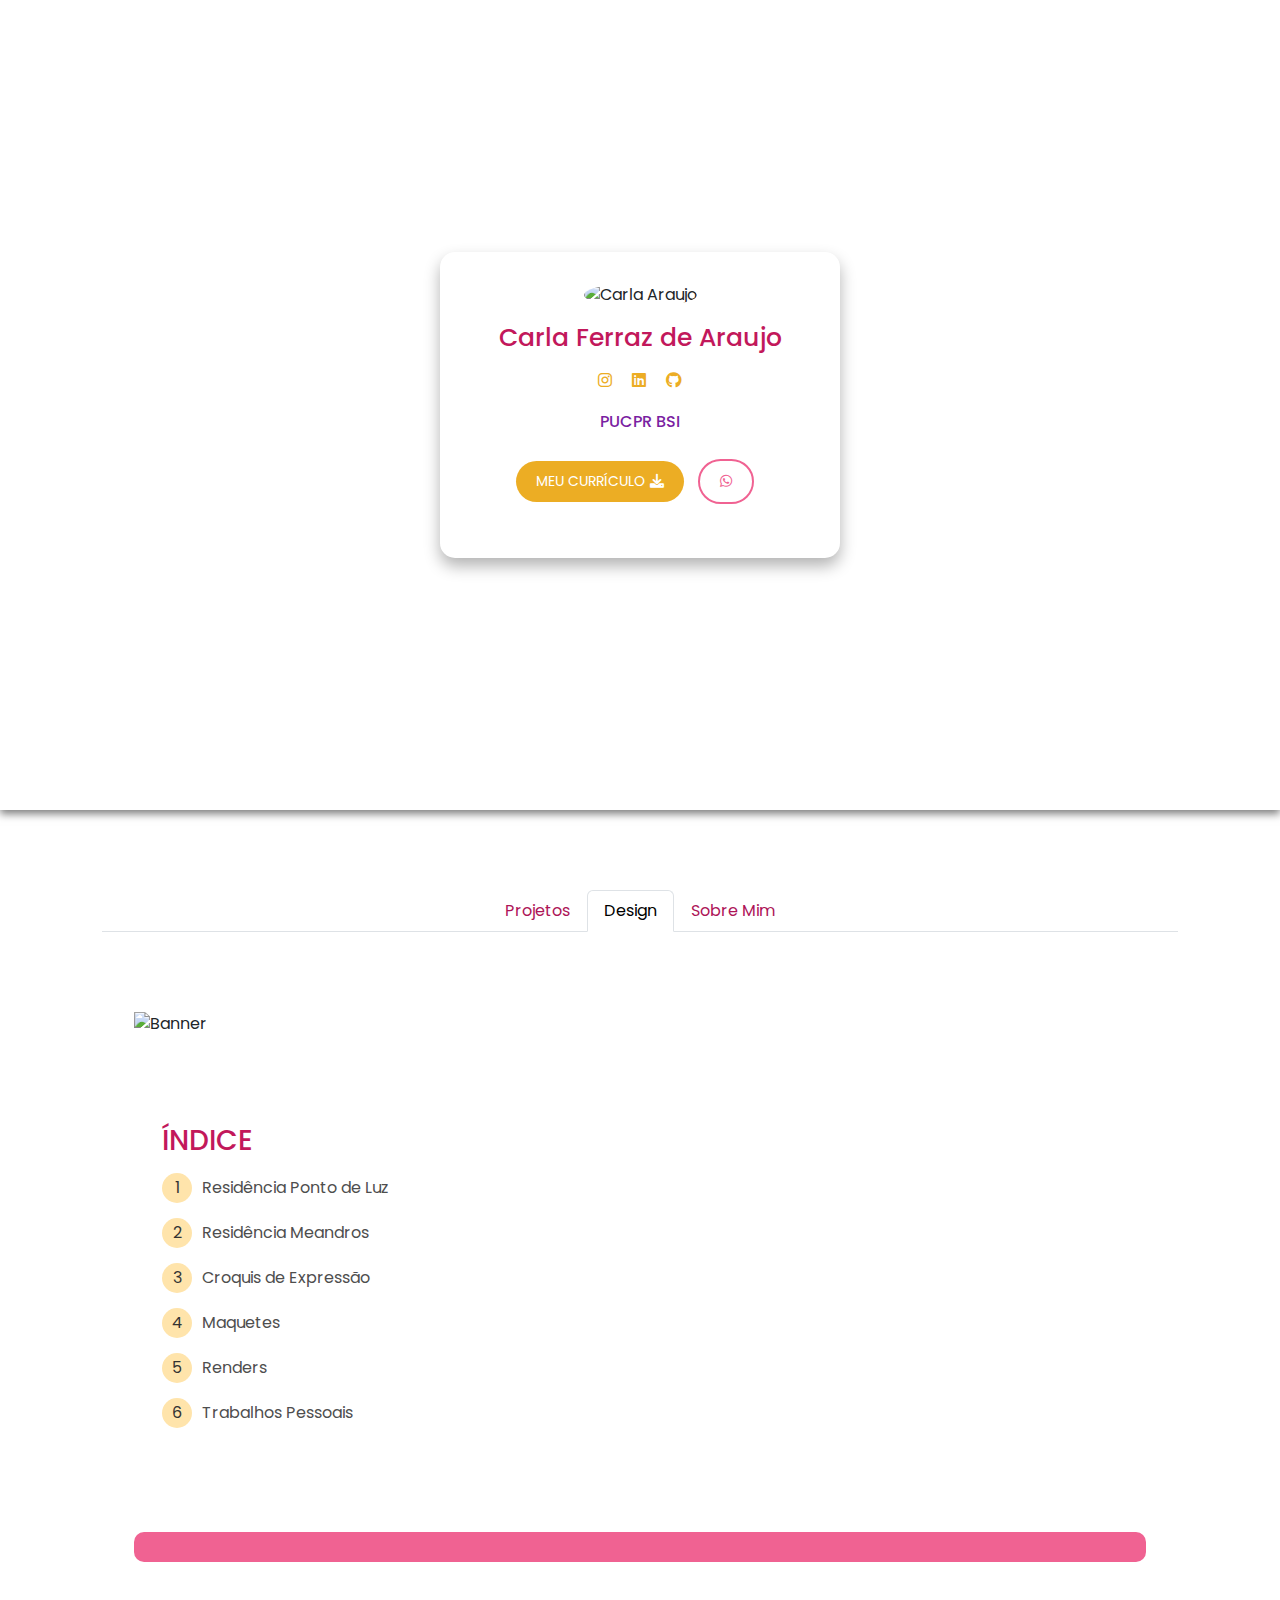
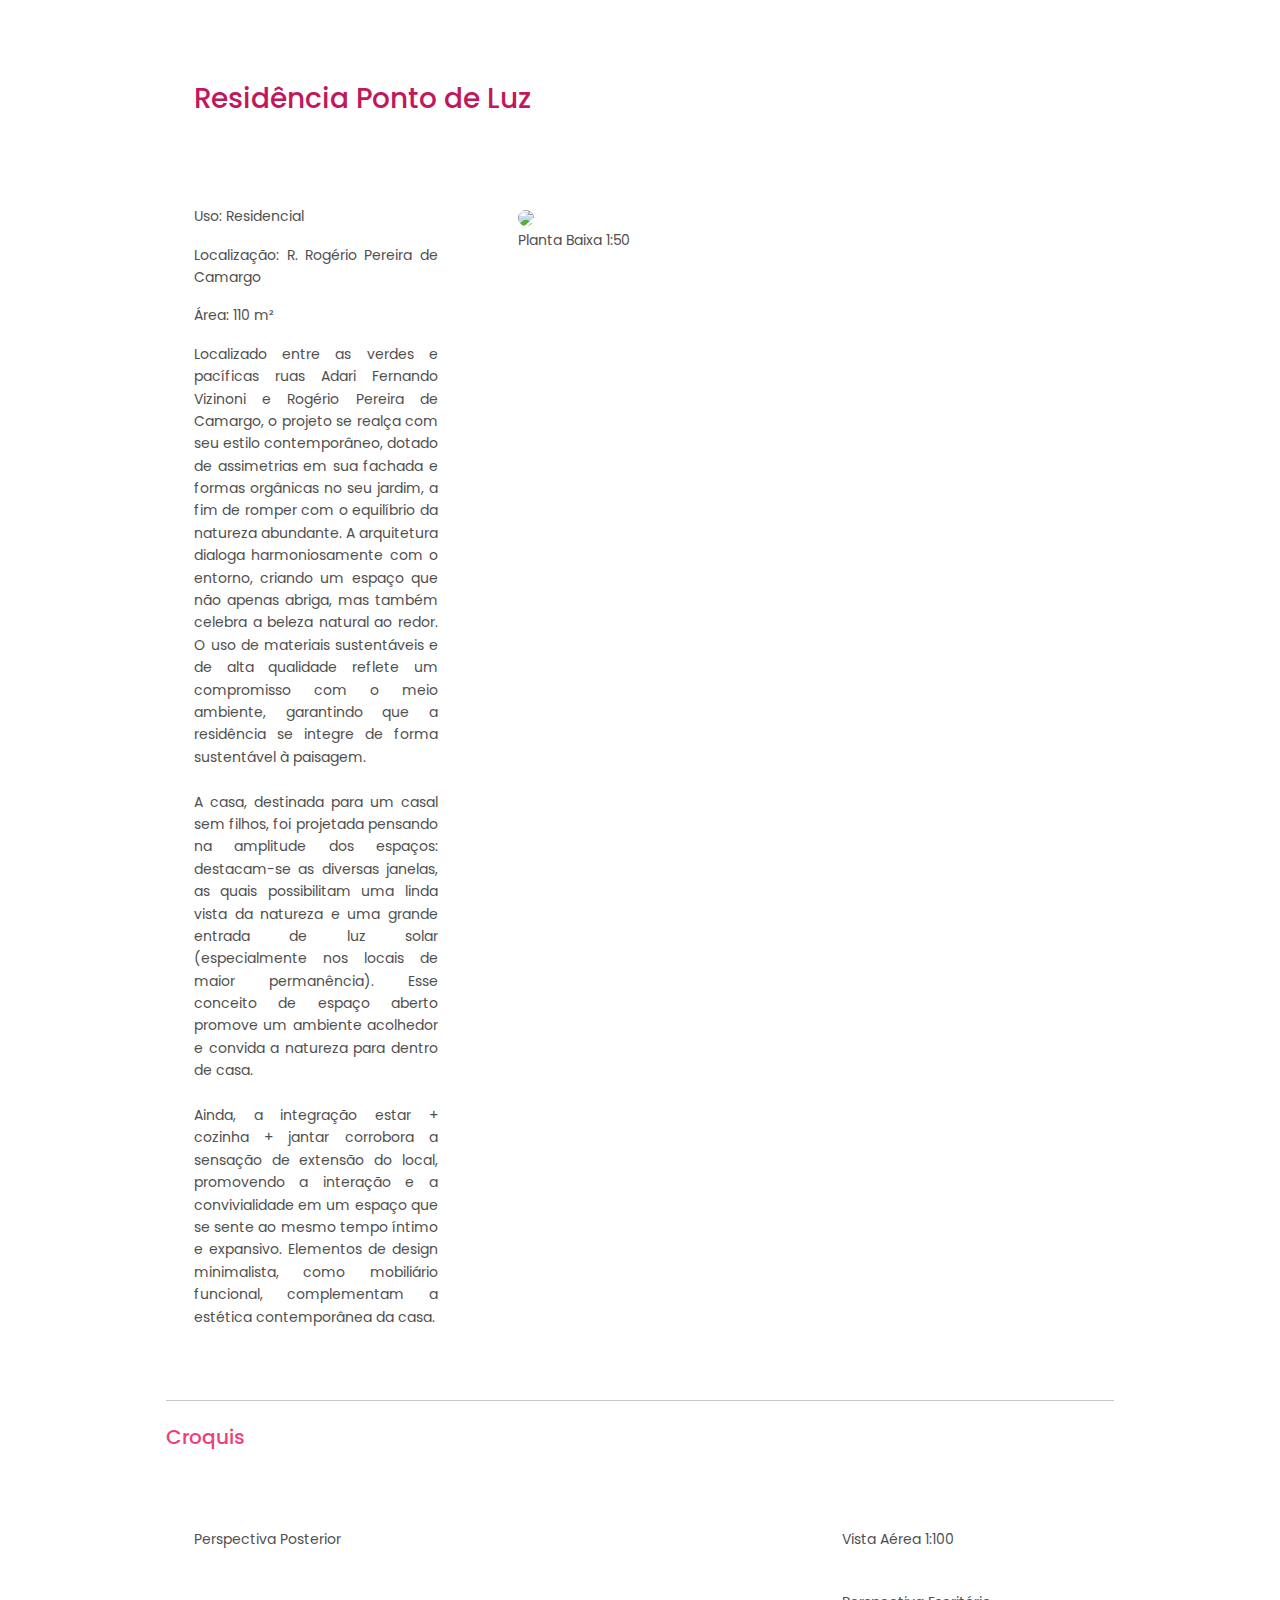
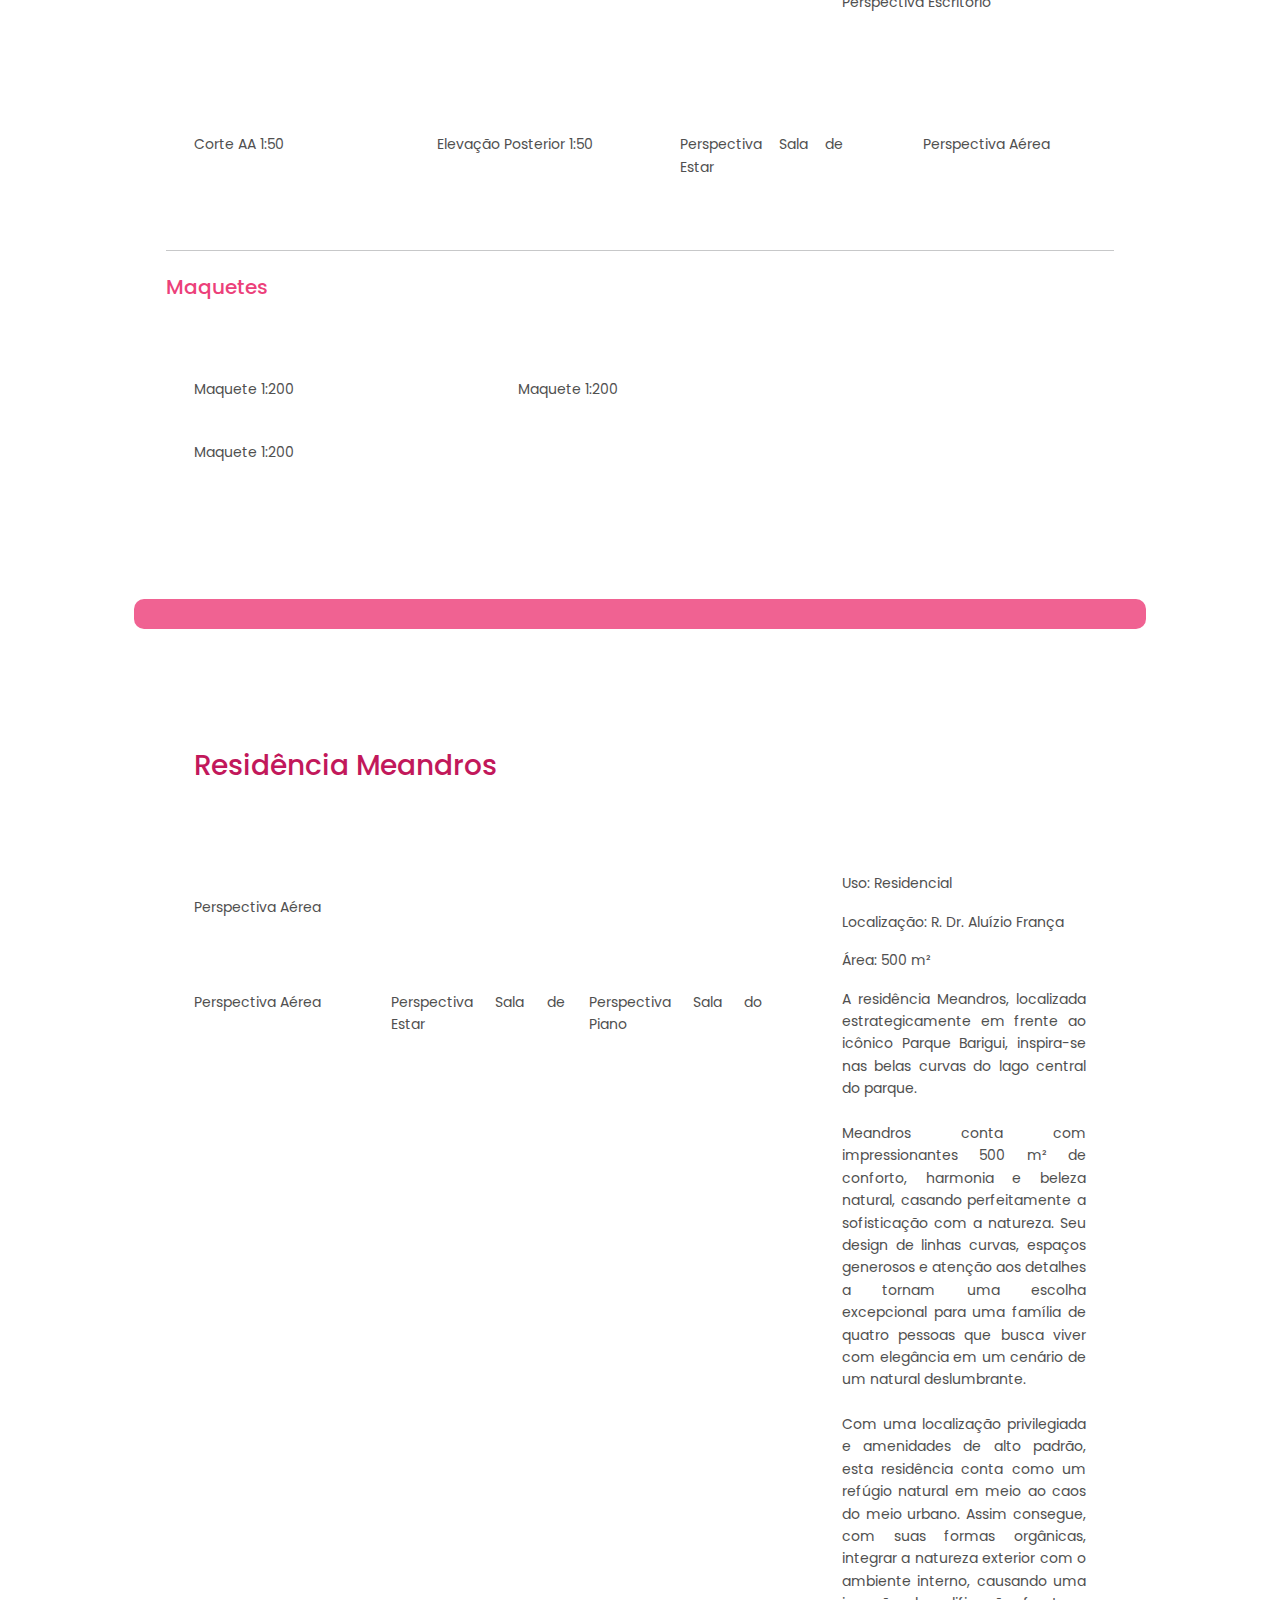
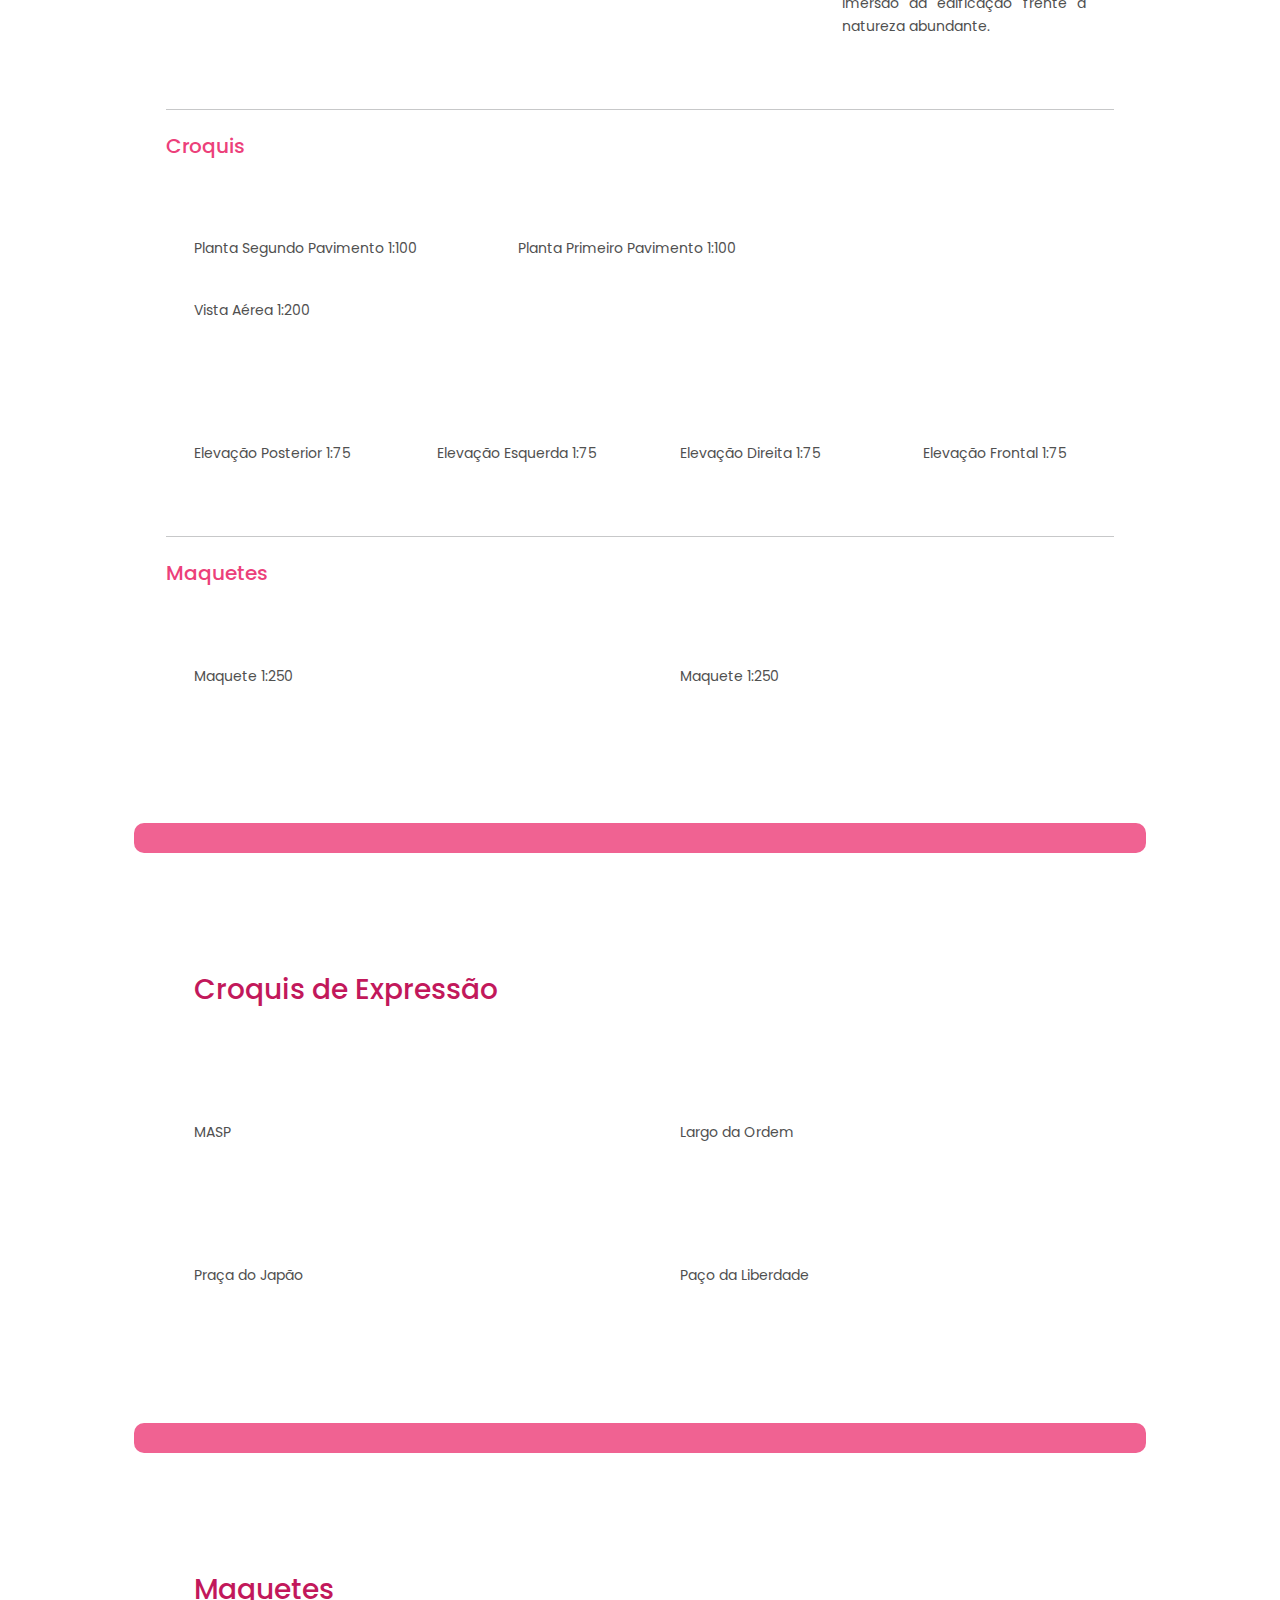
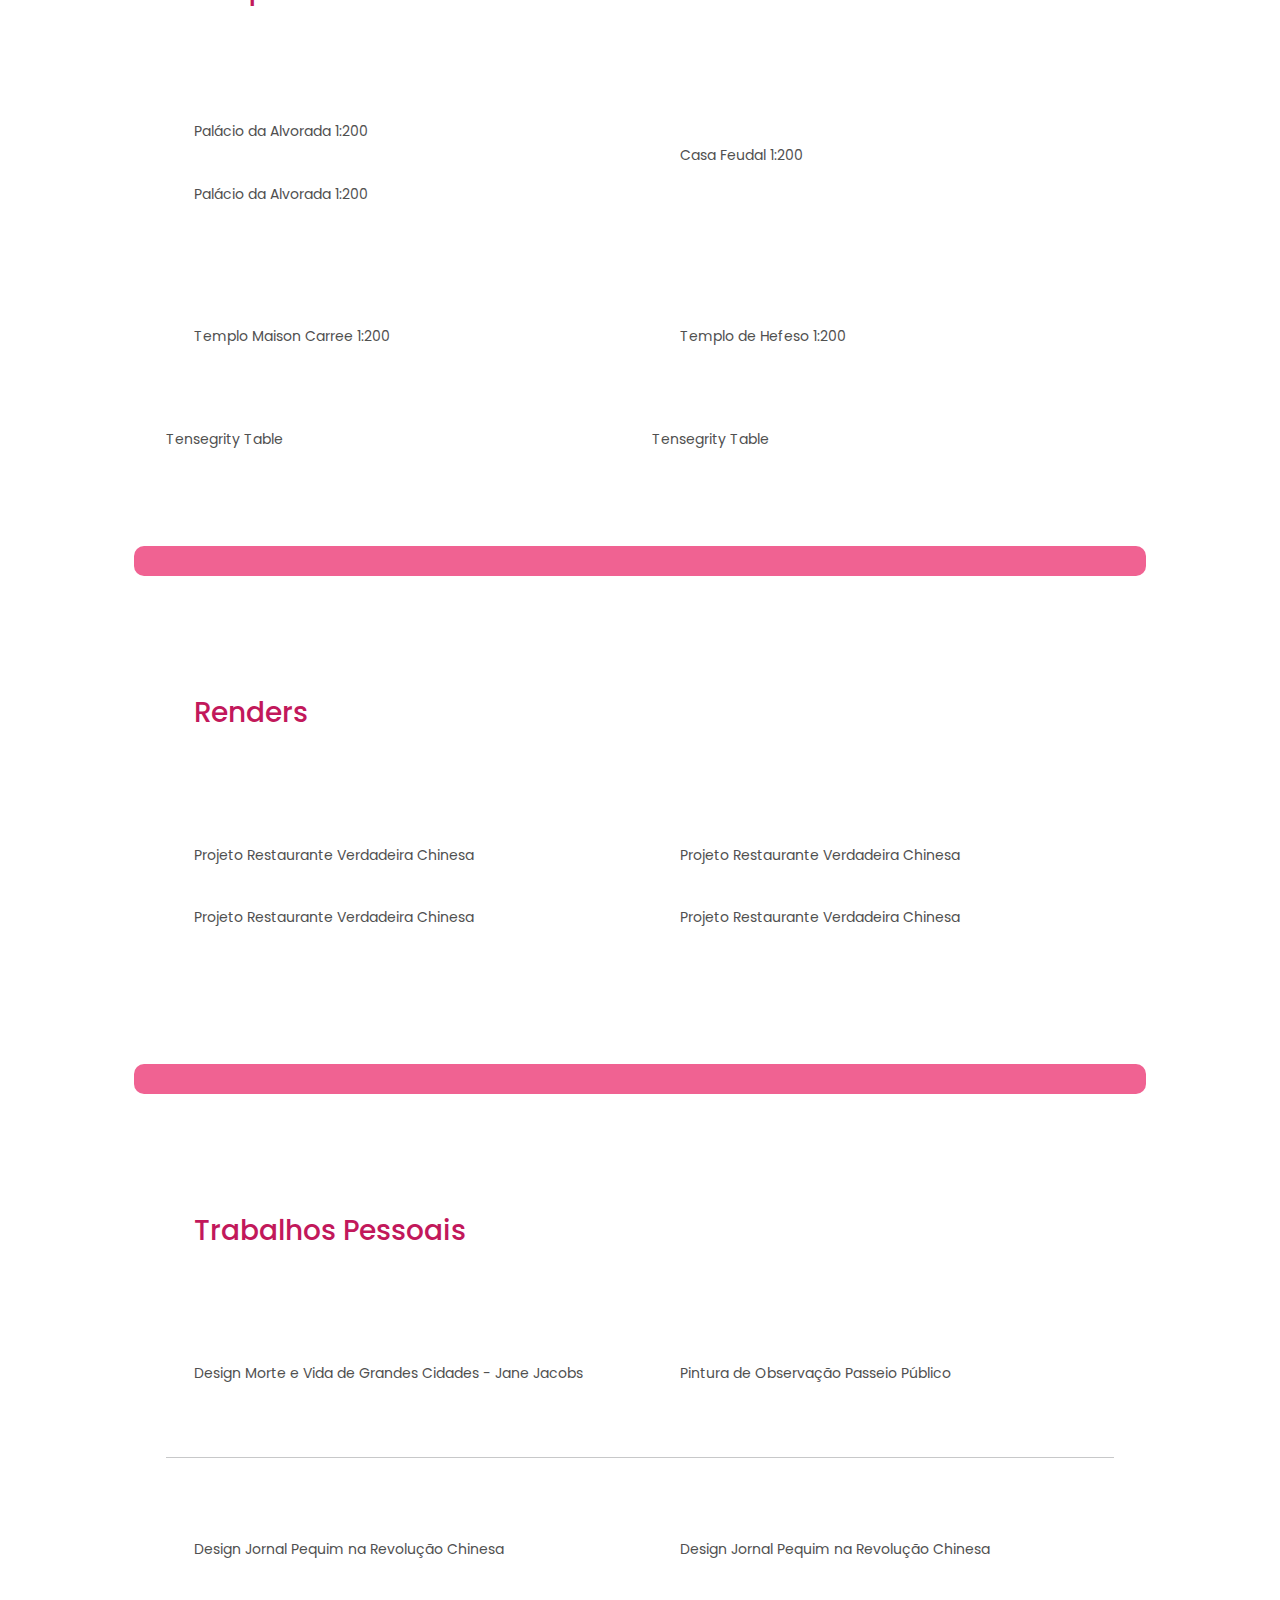
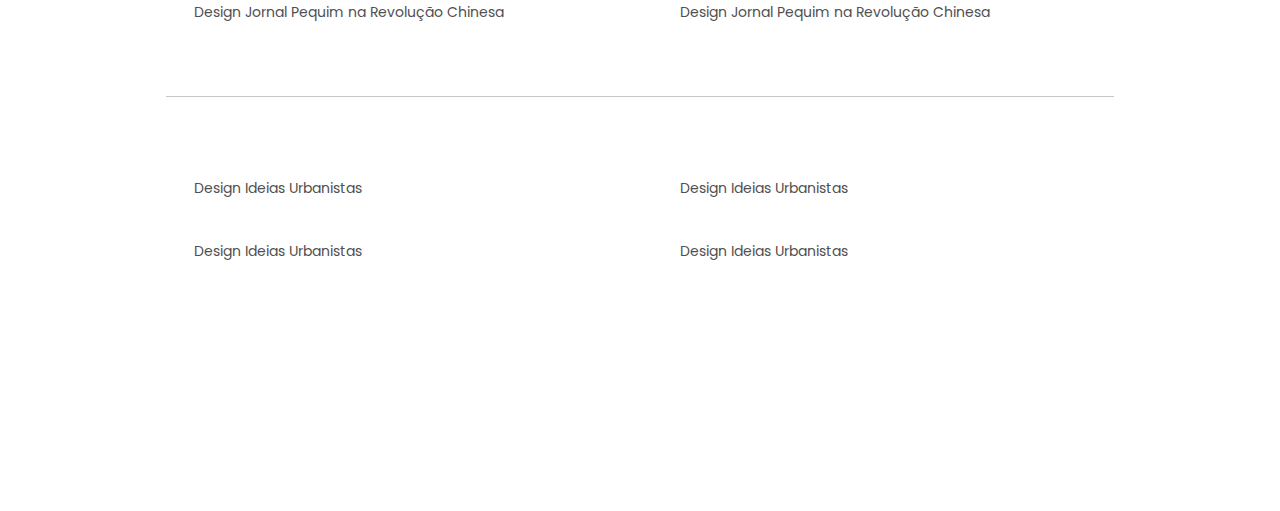
==== design.html @ 044a21c5 "my first commit" ====
<!DOCTYPE html>
<html lang="en">
<head>
    <meta charset="UTF-8">
    <meta name="viewport" content="width=device-width, initial-scale=1.0">
    <title>Portfolio Carla Araujo</title>
    <link href="https://cdn.jsdelivr.net/npm/bootstrap@5.3.3/dist/css/bootstrap.min.css" rel="stylesheet" integrity="sha384-QWTKZyjpPEjISv5WaRU9OFeRpok6YctnYmDr5pNlyT2bRjXh0JMhjY6hW+ALEwIH" crossorigin="anonymous">
    <link rel="shortcut icon" href="assets/img/favicon.png" type="image/x-icon">
    <link href="https://cdnjs.cloudflare.com/ajax/libs/font-awesome/6.0.0-beta3/css/all.min.css" rel="stylesheet">
    <link rel="stylesheet" href="styles.css">
    <link rel="stylesheet" href="styles-design.css">
    <script src="scripts.js" defer></script>
    <script src="main.js" defer></script>
    <script src="https://kit.fontawesome.com/b0f29e9bfe.js" crossorigin="anonymous"></script>
    <link href="https://fonts.googleapis.com/css2?family=Poppins:wght@300;400;500;600;700&display=swap" rel="stylesheet">
</head>
<body>
    <header class="background-draw py-5">
        <div class="container text-center content-box">
            <div class="profile-data mb-4">
                <div class="profile-pic mb-3">
                    <img src="midia/carla.png" alt="Carla Araujo" class="rounded-circle" width="150">
                </div>
                <h2 class="name">Carla Ferraz de Araujo</h2>
                
                <div class="my-3">
                    <div class="social-links">
                        <a href="https://www.instagram.com/carlacarlinhe/" target="_blank" class="me-3"><i class="fab fa-instagram"></i></a>
                        <a href="https://www.linkedin.com/in/carlaferrazdearaujo/" target="_blank" class="me-3"><i class="fab fa-linkedin"></i></a>
                        <a href="https://github.com/carlaferraz" target="_blank"><i class="fab fa-github"></i></a>
                    </div>
                </div>
                
                <div class="profile-info mb-4">
                    
                    <h4 class="profile-info-description">PUCPR BSI</h4>
                </div>
                <div class="profile__buttons">
                    <a href="#" class="cv-button" download>Meu Currículo <i class="fas fa-download"></i></a>
                    <a href="https://api.whatsapp.com/send?phone=51123456789&text=Hello, more information!" target="_blank" class="feminine-outline-button">
                        <i class="fab fa-whatsapp"></i>
                    </a>
                </div>
            </div>
        </div>
    </header>

    <main class="container my-5">
        <section class="filters mb-5">
            <ul class="nav nav-tabs justify-content-center">
                <li class="nav-item">
                    <a href="index.html#projects"><button class="nav-link" id="projects">Projetos</button></a>
                    
                </li>
                <li class="nav-item">
                    <a href="design.html#design"><button class="nav-link active" id="design">Design</button></a>
                    
                </li>
                <li class="nav-item">
                    <a href="sobremim.html#about-me"><button class="nav-link" id="about-me">Sobre Mim</button></a>
                    
                </li>
            </ul>
        </section>



      <div class="container">
        <div class="">
            <img src="midia/design/banner.png" alt="Banner" class="full-width-image">
        </div>
        <div class="row my-5">
            <div class="col-md-6 feminine-section">
                <h2 class="feminine-title">ÍNDICE</h2>
                <div class="index-container">
                    <ol class="index-list">
                        <a href="#ponto-de-luz"><li>Residência Ponto de Luz</li></a>
                        <a href="#meandros"><li>Residência Meandros</li></a>
                        <a href="#croquis"><li>Croquis de Expressão</li></a>
                        <a href="#maquetes"><li>Maquetes</li></a>
                        <a href="#renders"><li>Renders</li></a>
                        <a href="#pessoais"><li>Trabalhos Pessoais</li></a>
                    </ol>
                </div>
            </div>  
        </div>
        
        


<!--==========================DIVISOR===============================-->
<div class="feminine-divider"></div>
<!--=======================RESIDENCIA PONTO DE LUZ=======================================-->


        <div class="container my-5">
            <div class="row">
                <div class="col-12 feminine-section">
                    <h2 class="feminine-title" id="ponto-de-luz">Residência Ponto de Luz</h2>
                </div> 
                
            </div>
        
            <div class="row">
                <div class="col-4 feminine-section">
                    <div>
                        <p><span>Uso: </span>Residencial</p>
                        <p><span>Localização: </span>R. Rogério Pereira de Camargo</p>
                        <p><span>Área: </span>110 m²</p>
                        <p>
                            Localizado entre as verdes e pacíficas ruas Adari Fernando Vizinoni e Rogério Pereira de Camargo, o projeto se realça com seu estilo contemporâneo, dotado de assimetrias em sua fachada e formas orgânicas no seu jardim, a fim de romper com o equilíbrio da natureza abundante. A arquitetura dialoga harmoniosamente com o entorno, criando um espaço que não apenas abriga, mas também celebra a beleza natural ao redor. O uso de materiais sustentáveis e de alta qualidade reflete um compromisso com o meio ambiente, garantindo que a residência se integre de forma sustentável à paisagem.
                            <br><br>
                            A casa, destinada para um casal sem filhos, foi projetada pensando na amplitude dos espaços: destacam-se as diversas janelas, as quais possibilitam uma linda vista da natureza e uma grande entrada de luz solar (especialmente nos locais de maior permanência). Esse conceito de espaço aberto promove um ambiente acolhedor e convida a natureza para dentro de casa.
                            <br><br>
                            Ainda, a integração estar + cozinha + jantar corrobora a sensação de extensão do local, promovendo a interação e a convivialidade em um espaço que se sente ao mesmo tempo íntimo e expansivo. Elementos de design minimalista, como mobiliário funcional, complementam a estética contemporânea da casa.
                        </p>
                    </div>
                </div>
                
                <div class="col-8 feminine-section">
                    <img src="midia/design/ponto-de-luz/2.png" class="img-fluid" data-bs-toggle="modal" data-bs-target="#imageModal" onclick="openModal('midia/design/ponto-de-luz/2.png')">
                    <p>Planta Baixa 1:50</p>
                </div>
            </div>

            <hr>


            <div>
                <h3>Croquis</h3>
            </div>

            <div class="row">
                <div class="col-8 feminine-section">
                    <img src="midia/design/ponto-de-luz/1.png" alt="" class="img-fluid mb-1" data-bs-toggle="modal" data-bs-target="#imageModal" onclick="openModal('midia/design/ponto-de-luz/1.png')">
                    <p>Perspectiva Posterior</p>
                </div> 
                <div class="col-4 feminine-section">
                    <img src="midia/design/ponto-de-luz/4.png" alt="" class="img-fluid" data-bs-toggle="modal" data-bs-target="#imageModal" onclick="openModal('midia/design/ponto-de-luz/4.png')">
                    <p>Vista Aérea 1:100</p>
                    <img src="midia/design/ponto-de-luz/5.png" alt="" class="img-fluid mt-4" data-bs-toggle="modal" data-bs-target="#imageModal" onclick="openModal('midia/design/ponto-de-luz/5.png')">
                    <p>Perspectiva Escritório</p>
                </div>
            </div>
            
        
            <div class="row">
                <div class="col-3 feminine-section">
                    <img src="midia/design/ponto-de-luz/8.png" alt="" class="img-fluid" data-bs-toggle="modal" data-bs-target="#imageModal" onclick="openModal('midia/design/ponto-de-luz/8.png')">
                    <p>Corte AA 1:50</p>
                </div>
                <div class="col-3 feminine-section">
                    <img src="midia/design/ponto-de-luz/9.png" alt="" class="img-fluid" data-bs-toggle="modal" data-bs-target="#imageModal" onclick="openModal('midia/design/ponto-de-luz/9.png')">
                    <p>Elevação Posterior 1:50</p>
                </div>
                <div class="col-3 feminine-section">
                    <img src="midia/design/ponto-de-luz/6.png" alt="" class="img-fluid" data-bs-toggle="modal" data-bs-target="#imageModal" onclick="openModal('midia/design/ponto-de-luz/6.png')">
                    <p>Perspectiva Sala de Estar</p>
                </div>
                <div class="col-3 feminine-section">
                    <img src="midia/design/ponto-de-luz/7.png" alt="" class="img-fluid" data-bs-toggle="modal" data-bs-target="#imageModal" onclick="openModal('midia/design/ponto-de-luz/7.png')">
                    <p>Perspectiva Aérea</p>
                </div>
            </div>

            <hr>


            <div>
                <h3>Maquetes</h3>
            </div>

            <div class="row">
                <div class="col-4 feminine-section">
                    <img src="midia/design/ponto-de-luz/maq3.png" alt="" class="img-fluid" data-bs-toggle="modal" data-bs-target="#imageModal" onclick="openModal('midia/design/ponto-de-luz/maq3.png')">
                    <p>Maquete 1:200</p>
                    <img src="midia/design/ponto-de-luz/maq4.png" alt="" class="img-fluid mt-3" data-bs-toggle="modal" data-bs-target="#imageModal" onclick="openModal('midia/design/ponto-de-luz/maq4.png')">
                    <p>Maquete 1:200</p>
                </div> 
                <div class="col-8 feminine-section">
                    <img src="midia/design/ponto-de-luz/maq1.png" alt="" class="img-fluid" data-bs-toggle="modal" data-bs-target="#imageModal" onclick="openModal('midia/design/ponto-de-luz/maq1.png')">
                    <p>Maquete 1:200</p>
                </div>
            </div>

        </div>

        <div class="modal fade" id="imageModal" tabindex="-1" aria-labelledby="imageModalLabel" aria-hidden="true">
            <div class="modal-dialog modal-lg">
                <div class="modal-content">
                    <div class="modal-header">
                        <h5 class="modal-title" id="imageModalLabel">Imagem Expandida</h5>
                        <button type="button" class="btn-close" data-bs-dismiss="modal" aria-label="Close"></button>
                    </div>
                    <div class="modal-body text-center">
                        <img id="expandedImage" src="" alt="" class="img-fluid">
                        <div class="d-flex justify-content-between mt-3">
                            <button class="btn btn-secondary" id="prevBtn" onclick="changeImage(-1)">&#10094; Anterior</button>
                            <button class="btn btn-secondary" id="nextBtn" onclick="changeImage(1)">Próximo &#10095;</button>
                        </div>
                    </div>
                </div>
            </div>
        </div>
        
      
<!--==========================DIVISOR===============================-->
        <div class="feminine-divider"></div>



<!--=======================RESIDENCIA MEANDROS=======================================-->

        <div class="container my-5">
            <div class="row">
                <div class="col-12 feminine-section">
                    <h2 class="feminine-title" id="meandros">Residência Meandros</h2>
                </div> 
                
            </div>

            <div class="row">

                <div class="col-8 feminine-section">
                    <img src="midia/design/meandros/me1.png" alt="" class="img-fluid" data-bs-toggle="modal" data-bs-target="#imageModal" onclick="openModal('midia/design/meandros/me1.png')">
                    <p>Perspectiva Aérea</p>
                    <div class="row mt-5">
                        <div class="col-4">
                            <img src="midia/design/meandros/me2.png" alt="" class="img-fluid" data-bs-toggle="modal" data-bs-target="#imageModal" onclick="openModal('midia/design/meandros/me2.png')">
                            <p>Perspectiva Aérea</p>
                        </div>
                        <div class="col-4">
                            <img src="midia/design/meandros/me3.png" alt="" class="img-fluid" data-bs-toggle="modal" data-bs-target="#imageModal" onclick="openModal('midia/design/meandros/me3.png')">
                            <p>Perspectiva Sala de Estar</p>
                        </div>
                        <div class="col-4">
                            <img src="midia/design/meandros/me4.png" alt="" class="img-fluid" data-bs-toggle="modal" data-bs-target="#imageModal" onclick="openModal('midia/design/meandros/me4.png')">
                            <p>Perspectiva Sala do Piano</p>
                        </div>
                    </div>
                </div>

                <div class="col-4 feminine-section">
                    <div>
                        <p><span>Uso: </span>Residencial</p>
                        <p><span>Localização: </span>R. Dr. Aluízio França</p>
                        <p><span>Área: </span>500 m²</p>
                        <p>
                            A residência Meandros, localizada estrategicamente em frente ao icônico Parque Barigui, inspira-se nas belas curvas do lago central do parque.
                            <br>
                            <br>
                            Meandros conta com impressionantes 500 m² de conforto, harmonia e beleza natural, casando perfeitamente a sofisticação com a natureza. Seu design de linhas curvas, espaços generosos e atenção aos detalhes a tornam uma escolha excepcional para uma família de quatro pessoas que busca viver com elegância em um cenário de um natural deslumbrante.
                            <br>
                            <br>
                            Com uma localização privilegiada e amenidades de alto padrão, esta residência conta como um refúgio natural em meio ao caos do meio urbano. Assim consegue, com suas formas orgânicas, integrar a natureza exterior com o ambiente interno, causando uma imersão da edificação frente a natureza abundante.
                        </p>
                    </div>
                </div> 
            </div>

           

            <hr>


            <div>
                <h3>Croquis</h3>
            </div>

            <div class="row">
                <div class="col-4 feminine-section">
                    <img src="midia/design/meandros/me6.png" alt="" class="img-fluid" data-bs-toggle="modal" data-bs-target="#imageModal" onclick="openModal('midia/design/meandros/me6.png')">
                    <p>Planta Segundo Pavimento 1:100</p>
                    <img src="midia/design/meandros/me7.png" alt="" class="img-fluid mt-3" data-bs-toggle="modal" data-bs-target="#imageModal" onclick="openModal('midia/design/meandros/me7.png')">
                    <p>Vista Aérea 1:200</p>
                </div>
                <div class="col-8 feminine-section">
                    <img src="midia/design/meandros/me5.png" alt="" class="img-fluid" data-bs-toggle="modal" data-bs-target="#imageModal" onclick="openModal('midia/design/meandros/me5.png')">
                    <p>Planta Primeiro Pavimento 1:100</p>
                </div> 
                
            </div>
            

            <div class="row">
                <div class="col-3 feminine-section">
                    <img src="midia/design/meandros/me8.png" alt="" class="img-fluid" data-bs-toggle="modal" data-bs-target="#imageModal" onclick="openModal('midia/design/meandros/me8.png')">
                    <p>Elevação Posterior 1:75</p>
                </div>
                <div class="col-3 feminine-section">
                    <img src="midia/design/meandros/me10.png" alt="" class="img-fluid" data-bs-toggle="modal" data-bs-target="#imageModal" onclick="openModal('midia/design/meandros/me10.png')">
                    <p>Elevação Esquerda 1:75</p>
                </div>
                <div class="col-3 feminine-section">
                    <img src="midia/design/meandros/me9.png" alt="" class="img-fluid" data-bs-toggle="modal" data-bs-target="#imageModal" onclick="openModal('midia/design/meandros/me9.png')">
                    <p>Elevação Direita 1:75</p>
                </div>
                
                <div class="col-3 feminine-section">
                    <img src="midia/design/meandros/me11.png" alt="" class="img-fluid" data-bs-toggle="modal" data-bs-target="#imageModal" onclick="openModal('midia/design/meandros/me11.png')">
                    <p>Elevação Frontal 1:75</p>
                </div>
            </div>

            <hr>


            <div>
                <h3>Maquetes</h3>
            </div>

            <div class="row">
                <div class="col-6 feminine-section">
                    <img src="midia/design/meandros/maqme1.png" alt="" class="img-fluid mb-4" data-bs-toggle="modal" data-bs-target="#imageModal" onclick="openModal('midia/design/meandros/maqme1.png')">
                    <p>Maquete 1:250</p>
                </div> 
                <div class="col-6 feminine-section">
                    <img src="midia/design/meandros/maqme2.png" alt="" class="img-fluid mb-4" data-bs-toggle="modal" data-bs-target="#imageModal" onclick="openModal('midia/design/meandros/maqme2.png')">
                    <p>Maquete 1:250</p>
                </div>
               
            </div>

        </div>

        <div class="modal fade" id="imageModal" tabindex="-1" aria-labelledby="imageModalLabel" aria-hidden="true">
            <div class="modal-dialog modal-lg">
                <div class="modal-content">
                    <div class="modal-header">
                        <h5 class="modal-title" id="imageModalLabel">Imagem Expandida</h5>
                        <button type="button" class="btn-close" data-bs-dismiss="modal" aria-label="Close"></button>
                    </div>
                    <div class="modal-body text-center">
                        <img id="expandedImage" src="" alt="" class="img-fluid">
                        <div class="d-flex justify-content-between mt-3">
                            <button class="btn btn-secondary" id="prevBtn" onclick="changeImage(-1)">&#10094; Anterior</button>
                            <button class="btn btn-secondary" id="nextBtn" onclick="changeImage(1)">Próximo &#10095;</button>
                        </div>
                    </div>
                </div>
            </div>
        </div>


<!--==========================DIVISOR===============================-->
        <div class="feminine-divider"></div>




<!--===============================CROQUIS=====================================================-->
        <div class="container my-5">
            <div class="row">
                <div class="col-12 feminine-section">
                    <h2 class="feminine-title" id="croquis">Croquis de Expressão</h2>
                </div> 
            </div>

            <div class="row">
                <div class="col-6 feminine-section">
                    <img src="midia/design/croqui/croqui1.png" alt="" class="img-fluid mb-4" data-bs-toggle="modal" data-bs-target="#imageModal" onclick="openModal('midia/design/croqui/croqui1.png')">
                    <p>MASP</p>
                </div>
                <div class="col-6 feminine-section">
                    <img src="midia/design/croqui/croqui2.png" alt="" class="img-fluid mb-4" data-bs-toggle="modal" data-bs-target="#imageModal" onclick="openModal('midia/design/croqui/croqui2.png')">
                    <p>Largo da Ordem</p>
                </div>
            </div>

            <div class="row">
                <div class="col-6 feminine-section">
                    <img src="midia/design/croqui/croqui3.png" alt="" class="img-fluid mb-4" data-bs-toggle="modal" data-bs-target="#imageModal" onclick="openModal('midia/design/croqui/croqui3.png')">
                    <p>Praça do Japão</p>
                </div>
                <div class="col-6 feminine-section">
                    <img src="midia/design/croqui/croqui4.png" alt="" class="img-fluid mb-4" data-bs-toggle="modal" data-bs-target="#imageModal" onclick="openModal('midia/design/croqui/croqui4.png')">
                    <p>Paço da Liberdade</p>
                </div>
            </div>

        </div>

        <div class="modal fade" id="imageModal" tabindex="-1" aria-labelledby="imageModalLabel" aria-hidden="true">
            <div class="modal-dialog modal-lg">
                <div class="modal-content">
                    <div class="modal-header">
                        <h5 class="modal-title" id="imageModalLabel">Imagem Expandida</h5>
                        <button type="button" class="btn-close" data-bs-dismiss="modal" aria-label="Close"></button>
                    </div>
                    <div class="modal-body text-center">
                        <img id="expandedImage" src="" alt="" class="img-fluid">
                        <div class="d-flex justify-content-between mt-3">
                            <button class="btn btn-secondary" id="prevBtn" onclick="changeImage(-1)">&#10094; Anterior</button>
                            <button class="btn btn-secondary" id="nextBtn" onclick="changeImage(1)">Próximo &#10095;</button>
                        </div>
                    </div>
                </div>
            </div>
        </div>

    <!--==========================DIVISOR===============================-->
    <div class="feminine-divider"></div>

<!--=========================MAQUETES===================================-->
        <div class="container my-5">
            <div class="row">
                <div class="col-6 feminine-section">
                    <h2 class="feminine-title" id="maquetes">Maquetes</h2>
                </div> 
               
            </div>

            <div class="row">
                <div class="col-6 feminine-section">
                    <img src="midia/design/maquetes/maqmaq1.png" alt="" class="img-fluid" data-bs-toggle="modal" data-bs-target="#imageModal" onclick="openModal('midia/design/maquetes/maqmaq1.png')">
                    <p>Palácio da Alvorada 1:200</p>
                    <img src="midia/design/maquetes/maqmaq2.png" alt="" class="img-fluid mb-2" data-bs-toggle="modal" data-bs-target="#imageModal" onclick="openModal('midia/design/maquetes/maqmaq2.png')">
                    <p>Palácio da Alvorada 1:200</p>
                </div> 
                <div class="col-6 feminine-section">
                    <img src="midia/design/maquetes/maqmaq3.png" alt="" class="img-fluid mb-5" data-bs-toggle="modal" data-bs-target="#imageModal" onclick="openModal('midia/design/maquetes/maqmaq3.png')">
                    <p>Casa Feudal 1:200</p>  
                </div> 
            </div>

            <div class="row">
                <div class="col-6 feminine-section">
                    <img src="midia/design/maquetes/maqmaq4.png" alt="" class="img-fluid" data-bs-toggle="modal" data-bs-target="#imageModal" onclick="openModal('midia/design/maquetes/maqmaq4.png')">
                    <p>Templo Maison Carree 1:200</p>
                    
                </div> 
                <div class="col-6 feminine-section">
                    <img src="midia/design/maquetes/maqmaq7.png" alt="" class="img-fluid mb-2" data-bs-toggle="modal" data-bs-target="#imageModal" onclick="openModal('midia/design/maquetes/maqmaq7.png')">
                    <p>Templo de Hefeso 1:200</p>
                </div> 
            </div>

            <div class="row">
                <div class="col-6">
                    <img src="midia/design/maquetes/maqmaq6.png" alt="" class="img-fluid mb-2" data-bs-toggle="modal" data-bs-target="#imageModal" onclick="openModal('midia/design/maquetes/maqmaq6.png')">
                    <p>Tensegrity Table</p>
                </div>
                <div class="col-6">
                    <img src="midia/design/maquetes/maqmaq5.png" alt="" class="img-fluid mb-2" data-bs-toggle="modal" data-bs-target="#imageModal" onclick="openModal('midia/design/maquetes/maqmaq5.png')">
                    <p>Tensegrity Table</p>
                </div>
            </div>
        </div>

        <div class="modal fade" id="imageModal" tabindex="-1" aria-labelledby="imageModalLabel" aria-hidden="true">
            <div class="modal-dialog modal-lg">
                <div class="modal-content">
                    <div class="modal-header">
                        <h5 class="modal-title" id="imageModalLabel">Imagem Expandida</h5>
                        <button type="button" class="btn-close" data-bs-dismiss="modal" aria-label="Close"></button>
                    </div>
                    <div class="modal-body text-center">
                        <img id="expandedImage" src="" alt="" class="img-fluid">
                        <div class="d-flex justify-content-between mt-3">
                            <button class="btn btn-secondary" id="prevBtn" onclick="changeImage(-1)">&#10094; Anterior</button>
                            <button class="btn btn-secondary" id="nextBtn" onclick="changeImage(1)">Próximo &#10095;</button>
                        </div>
                    </div>
                </div>
            </div>
        </div>


        <!--==========================DIVISOR===============================-->
        <div class="feminine-divider"></div>


        <!--============================RENDERS==============================================-->
        <div class="container my-5">
            <div class="row">
                <div class="col-6 feminine-section">
                    <h2 class="feminine-title" id="renders">Renders</h2>
                </div> 
            </div>

            <div class="row">
                <div class="col-6 feminine-section">
                    <img src="midia/design/render/render1.png" alt="" class="img-fluid mb-2" data-bs-toggle="modal" data-bs-target="#imageModal" onclick="openModal('midia/design/render/render1.png')">
                    <p>Projeto Restaurante Verdadeira Chinesa</p>
                    <img src="midia/design/render/render2.png" alt="" class="img-fluid mb-2" data-bs-toggle="modal" data-bs-target="#imageModal" onclick="openModal('midia/design/render/render2.png')">
                    <p>Projeto Restaurante Verdadeira Chinesa</p>
                </div>
                <div class="col-6 feminine-section">
                    <img src="midia/design/render/render3.png" alt="" class="img-fluid mb-2" data-bs-toggle="modal" data-bs-target="#imageModal" onclick="openModal('midia/design/render/render3.png')">
                    <p>Projeto Restaurante Verdadeira Chinesa</p>
                    <img src="midia/design/render/render4.png" alt="" class="img-fluid mb-2" data-bs-toggle="modal" data-bs-target="#imageModal" onclick="openModal('midia/design/render/render4.png')">
                    <p>Projeto Restaurante Verdadeira Chinesa</p>
                </div>
            </div>

        </div>

        <div class="modal fade" id="imageModal" tabindex="-1" aria-labelledby="imageModalLabel" aria-hidden="true">
            <div class="modal-dialog modal-lg">
                <div class="modal-content">
                    <div class="modal-header">
                        <h5 class="modal-title" id="imageModalLabel">Imagem Expandida</h5>
                        <button type="button" class="btn-close" data-bs-dismiss="modal" aria-label="Close"></button>
                    </div>
                    <div class="modal-body text-center">
                        <img id="expandedImage" src="" alt="" class="img-fluid">
                        <div class="d-flex justify-content-between mt-3">
                            <button class="btn btn-secondary" id="prevBtn" onclick="changeImage(-1)">&#10094; Anterior</button>
                            <button class="btn btn-secondary" id="nextBtn" onclick="changeImage(1)">Próximo &#10095;</button>
                        </div>
                    </div>
                </div>
            </div>
        </div>


        <!--==========================DIVISOR===============================-->
        <div class="feminine-divider"></div>




        <!--============================TRABALHOS PESSOAIS==============================================-->
        <div class="container my-5">
            <div class="row">
                <div class="col-6 feminine-section">
                    <h2 class="feminine-title" id="pessoais">Trabalhos Pessoais</h2>
                </div> 
            </div>

            <div class="row">
                <div class="col-6 feminine-section">
                    <img src="midia/design/pessoais/des5.png" alt="" class="img-fluid mb-4" data-bs-toggle="modal" data-bs-target="#imageModal" onclick="openModal('midia/design/pessoais/des5.png')">
                    <p>Design Morte e Vida de Grandes Cidades - Jane Jacobs</p>
                </div> 
                <div class="col-6 feminine-section">
                    <img src="midia/design/pessoais/des10.png" alt="" class="img-fluid mb-4" data-bs-toggle="modal" data-bs-target="#imageModal" onclick="openModal('midia/design/pessoais/des10.png')">
                    <p>Pintura de Observação Passeio Público</p>
                </div> 
            </div>

            <hr>

            <div class="row">
                <div class="col-6 feminine-section">
                    <img src="midia/design/pessoais/des1.png" alt="" class="img-fluid mb-4" data-bs-toggle="modal" data-bs-target="#imageModal" onclick="openModal('midia/design/pessoais/des1.png')">
                    <p>Design Jornal Pequim na Revolução Chinesa</p>
                    <img src="midia/design/pessoais/des2.png" alt="" class="img-fluid mb-4" data-bs-toggle="modal" data-bs-target="#imageModal" onclick="openModal('midia/design/pessoais/des2.png')">
                    <p>Design Jornal Pequim na Revolução Chinesa</p>
                </div>
                <div class="col-6 feminine-section">
                    <img src="midia/design/pessoais/des3.png" alt="" class="img-fluid mb-4" data-bs-toggle="modal" data-bs-target="#imageModal" onclick="openModal('midia/design/pessoais/des3.png')">
                    <p>Design Jornal Pequim na Revolução Chinesa</p>
                    <img src="midia/design/pessoais/des4.png" alt="" class="img-fluid mb-4" data-bs-toggle="modal" data-bs-target="#imageModal" onclick="openModal('midia/design/pessoais/des4.png')">
                    <p>Design Jornal Pequim na Revolução Chinesa</p>
                </div>
                
            </div>

            <hr>

            <div class="row">
                <div class="col-6 feminine-section">
                    <img src="midia/design/pessoais/des6.png" alt="" class="img-fluid mb-4" data-bs-toggle="modal" data-bs-target="#imageModal" onclick="openModal('midia/design/pessoais/des6.png')">
                    <p>Design Ideias Urbanistas</p>
                    <img src="midia/design/pessoais/des7.png" alt="" class="img-fluid mb-4" data-bs-toggle="modal" data-bs-target="#imageModal" onclick="openModal('midia/design/pessoais/des7.png')">
                    <p>Design Ideias Urbanistas</p>
                </div>
                <div class="col-6 feminine-section">
                    <img src="midia/design/pessoais/des8.png" alt="" class="img-fluid mb-4" data-bs-toggle="modal" data-bs-target="#imageModal" onclick="openModal('midia/design/pessoais/des8.png')">
                    <p>Design Ideias Urbanistas</p>
                    <img src="midia/design/pessoais/des9.png" alt="" class="img-fluid mb-4" data-bs-toggle="modal" data-bs-target="#imageModal" onclick="openModal('midia/design/pessoais/des9.png')">
                    <p>Design Ideias Urbanistas</p>
                </div>
            </div>
        </div>


        <div class="modal fade" id="imageModal" tabindex="-1" aria-labelledby="imageModalLabel" aria-hidden="true">
            <div class="modal-dialog modal-lg">
                <div class="modal-content">
                    <div class="modal-header">
                        <h5 class="modal-title" id="imageModalLabel">Imagem Expandida</h5>
                        <button type="button" class="btn-close" data-bs-dismiss="modal" aria-label="Close"></button>
                    </div>
                    <div class="modal-body text-center">
                        <img id="expandedImage" src="" alt="" class="img-fluid">
                        <div class="d-flex justify-content-between mt-3">
                            <button class="btn btn-secondary" id="prevBtn" onclick="changeImage(-1)">&#10094; Anterior</button>
                            <button class="btn btn-secondary" id="nextBtn" onclick="changeImage(1)">Próximo &#10095;</button>
                        </div>
                    </div>
                </div>
            </div>
        </div>
        


</body>

</html>
---- styles.css ----
.container {
    padding: 2rem;
}

a.index{
    color: #4e4e4e;
}

a.index:hover{
    color: #ecad24
}
 

body {
    font-family: 'Poppins', sans-serif;
}

h2 {
    font-family: 'Poppins', sans-serif;
    font-size: 28px;
    color: #c2185b; 
    margin-bottom: 10px;
    
}

h3 {
    margin-top: 1.5rem;
    margin-bottom: 1rem;
    font-family: 'Poppins', sans-serif;
    font-size: 20px;
    color: #ec407a; 
    margin-bottom: 15px;
}

h4 {
    line-height: 1.6;
    font-size: 1rem;
    font-family: 'Poppins', sans-serif;
    font-size: 16px;
    color: #7b1fa2;
}

p {
    line-height: 1.6;
    font-size: 1rem;
    font-family: 'Poppins', sans-serif;
    font-size: 14px;
    color: #505050;
    text-align: justify;
}

a {
    text-decoration: none;
}




.full-width-image {
    width: 100%; 
    height: auto;
    display: block; 
}



.name{
    font-family: 'Poppins', sans-serif;
    font-size: 25px;
    color: #c2185b; 
    margin-bottom: 10px;
}

.cv-button{
    background-color: #ecad24; 
    color: white;
    border-radius: 30px;
    padding: 10px 20px;
    text-transform: uppercase;
    font-family: 'Poppins', sans-serif;
    font-size: 14px;
    transition: background-color 0.3s ease-in-out;
    margin-right: 10px;
    display: inline-block;
}

.background-draw{
    background-image: url('midia/gabriella_tavares_pedroso.png');
    background-size: cover; 
    background-position: center; 
    background-repeat: no-repeat; 
    height: 90vh;
    display: flex; 
    justify-content: center; 
    align-items:center;
    box-shadow: 0 4px 8px rgba(0, 0, 0, 0.5)
}



.content-box {
    background-color: white; 
    padding: 30px; 
    border-radius: 15px;
    box-shadow: 0 4px 8px rgba(0, 0, 0, 0.1);
    max-width: 400px; 
    width: 100%; 
    text-align: center;
    box-shadow: 0 8px 16px rgba(0, 0, 0, 0.3);

}

.social-links a {
    color: #ecad24; 
    transition: color 0.3s ease;
}

.social-links a:hover {
    color: #ad1457; 
}



.nav-link{
    color: #ad1457
}

.nav-link:hover {
    color: #ecad24
}




.index-list {
    list-style: none; 
    padding: 0; 
}

.index-list li {
    display: flex; 
    align-items: center; 
    margin: 15px 0; 
}

.index-list li::before {
    content: counter(item); 
    counter-increment: item; 
    background-color: #ffe4ab;
    color: #333; 
    border-radius: 50%;
    width: 30px; 
    height: 30px; 
    display: flex; 
    align-items: center; 
    justify-content: center; 
    margin-right: 10px; 
}

.index-list {
    counter-reset: item; 
}






.img-fluid {
    border-radius: 8px;
}

.btn {
    border-radius: 5px;
}

.btn-outline-secondary {
    transition: background-color 0.3s, color 0.3s;
}

.btn-outline-secondary:hover {
    background-color: #6c757d;
    color: white;
}

.collapse {
    background-color: #f8f9fa; 
    padding: 1rem;
    border-radius: 5px;
    margin-top: 1rem;
}












.feminine-divider {
    width: 100%; 
    height: 30px; 
    background-color: #f06292; 
    margin: 20px 0; 
    border-radius: 10px; 
}



.feminine-section {
    
    padding: 40px;
    border-radius: 15px;
}



.feminine-languages {
    list-style: none;
    padding: 0;
}

.feminine-language-item {
    font-family: 'Poppins', sans-serif;
    font-size: 16px;
    color: #7b1fa2;
    display: inline-block;
    margin-right: 15px;
}

.feminine-button {
    background-color: #f06292; /* Rosa médio */
    color: white;
    border-radius: 30px;
    padding: 10px 20px;
    text-transform: uppercase;
    font-family: 'Poppins', sans-serif;
    font-size: 14px;
    transition: background-color 0.3s ease-in-out;
    margin-right: 10px;
    display: inline-block;
}

.feminine-button:hover {
    background-color: #ad1457; /* Rosa mais escuro */
}

.feminine-outline-button {
    border: 2px solid #f06292;
    background-color: transparent;
    color: #f06292;
    border-radius: 30px;
    padding: 10px 20px;
    text-transform: uppercase;
    font-family: 'Poppins', sans-serif;
    font-size: 14px;
    transition: background-color 0.3s ease-in-out;
    margin-right: 10px;
    display: inline-block;
}

.feminine-outline-button:hover {
    background-color: #f06292;
    color: white;
}

.feminine-gallery {
    justify-content: space-between;
}

.feminine-img {
    max-width: 23%;
    border-radius: 10px;
    box-shadow: 0px 4px 8px rgba(0, 0, 0, 0.1);
    transition: transform 0.3s ease-in-out;
}

.feminine-img:hover {
    transform: scale(1.05);
}
---- styles-design.css ----
a{
    color: #4e4e4e;
}

a:hover{
    color: #ecad24
}
    

.full-width-image {
    width: 100%; 
    height: auto;
    display: block; 
}
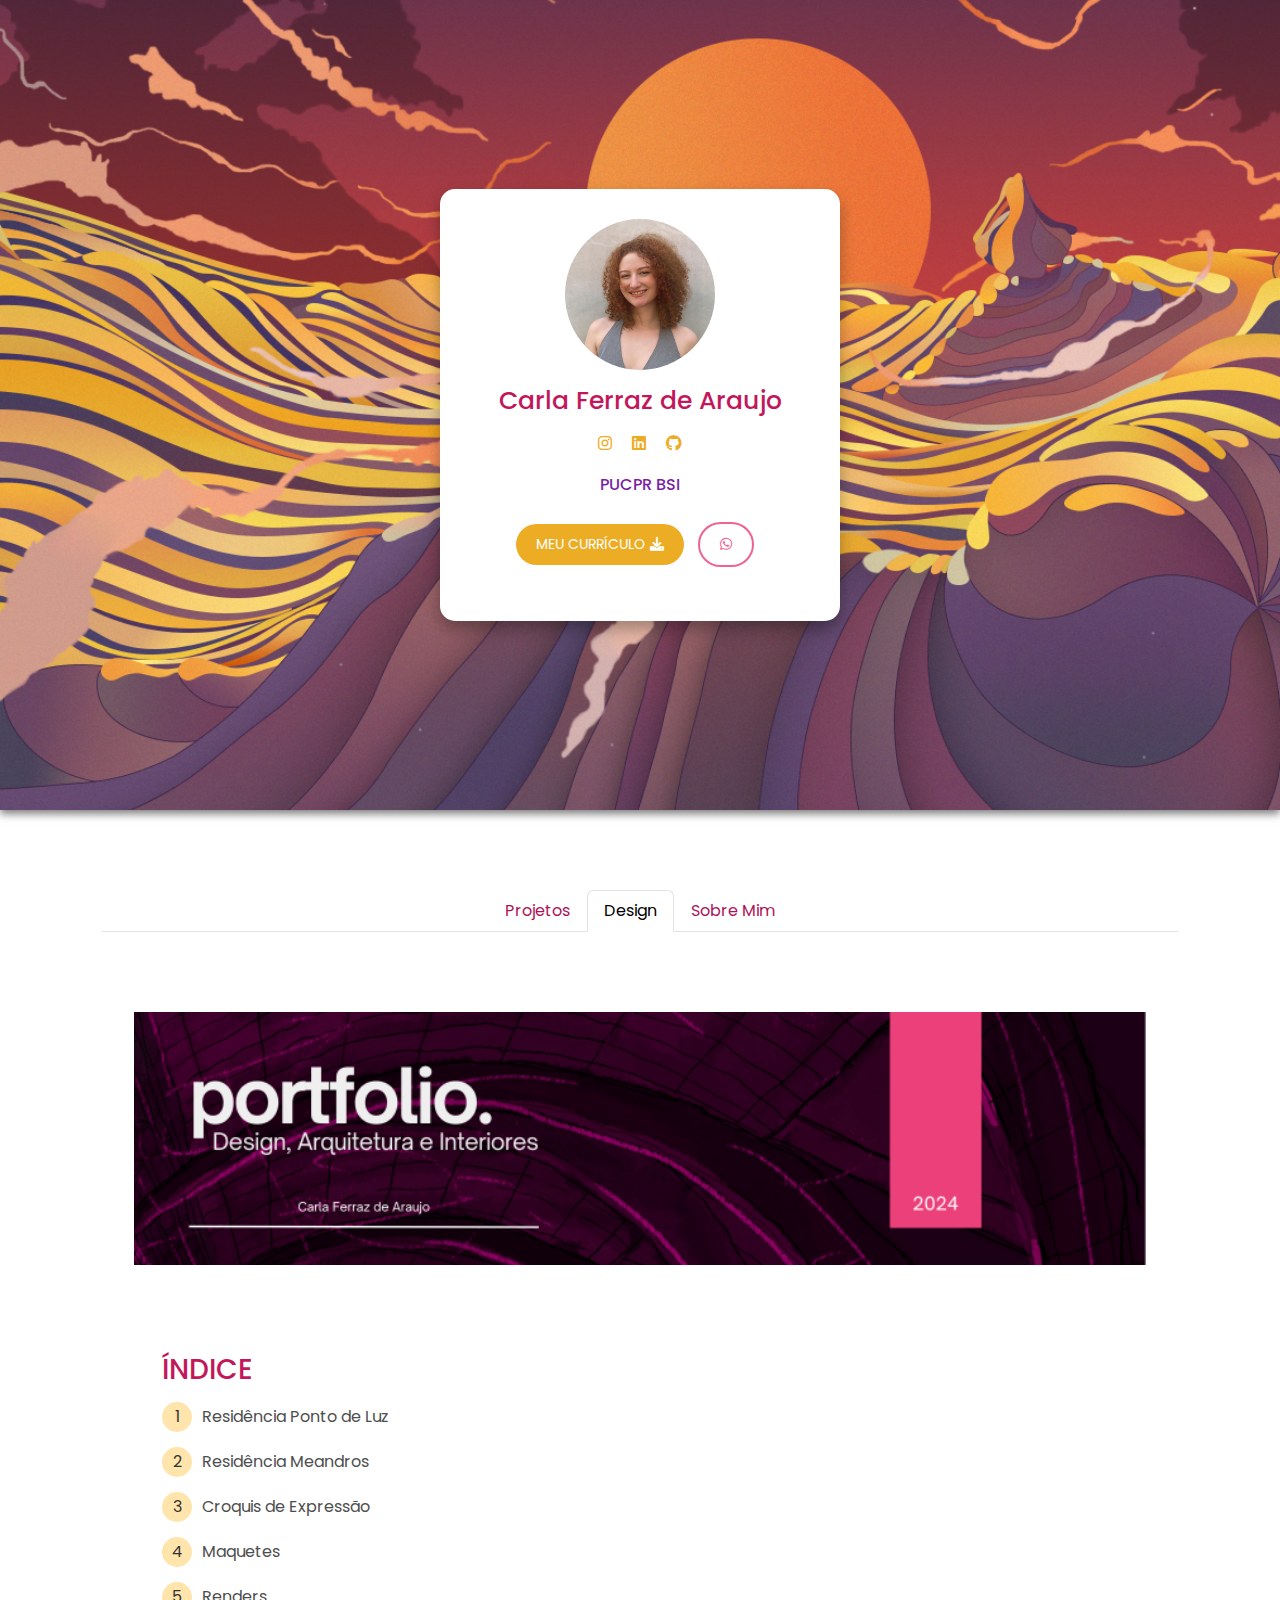
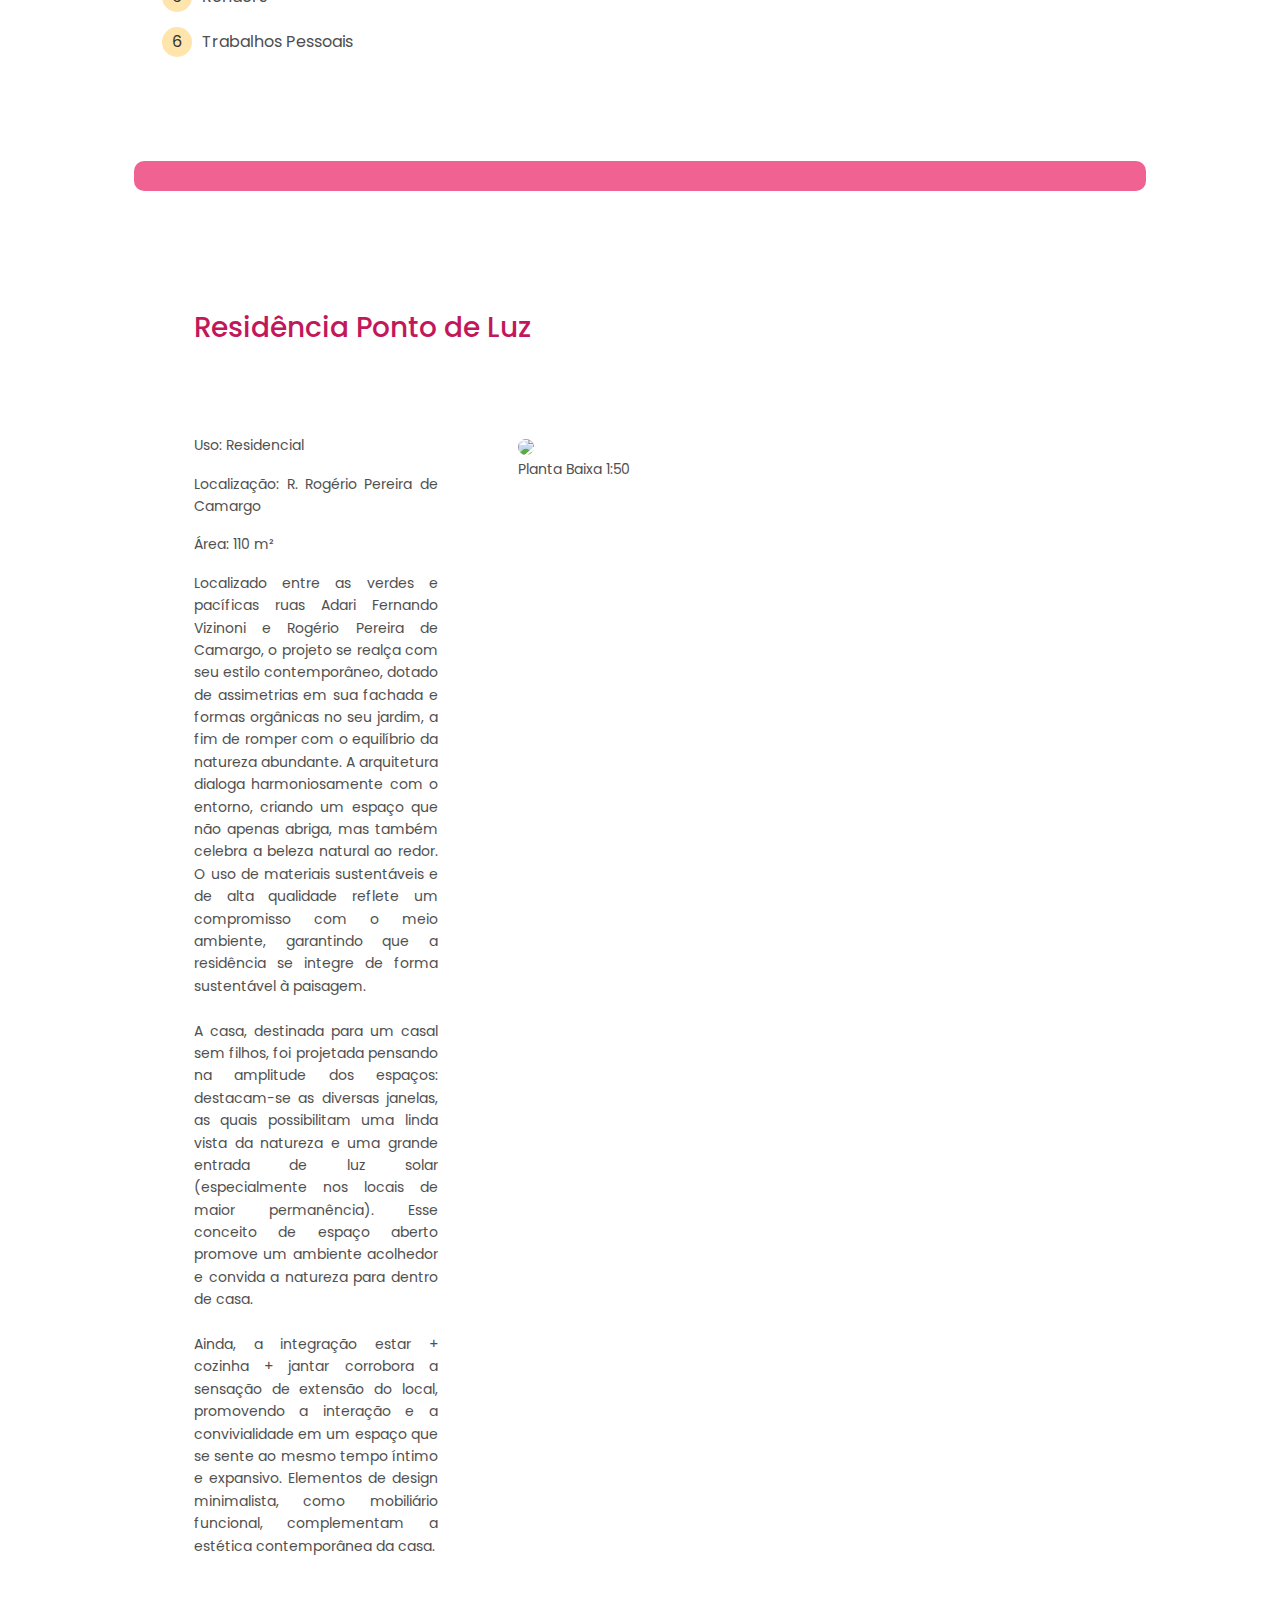
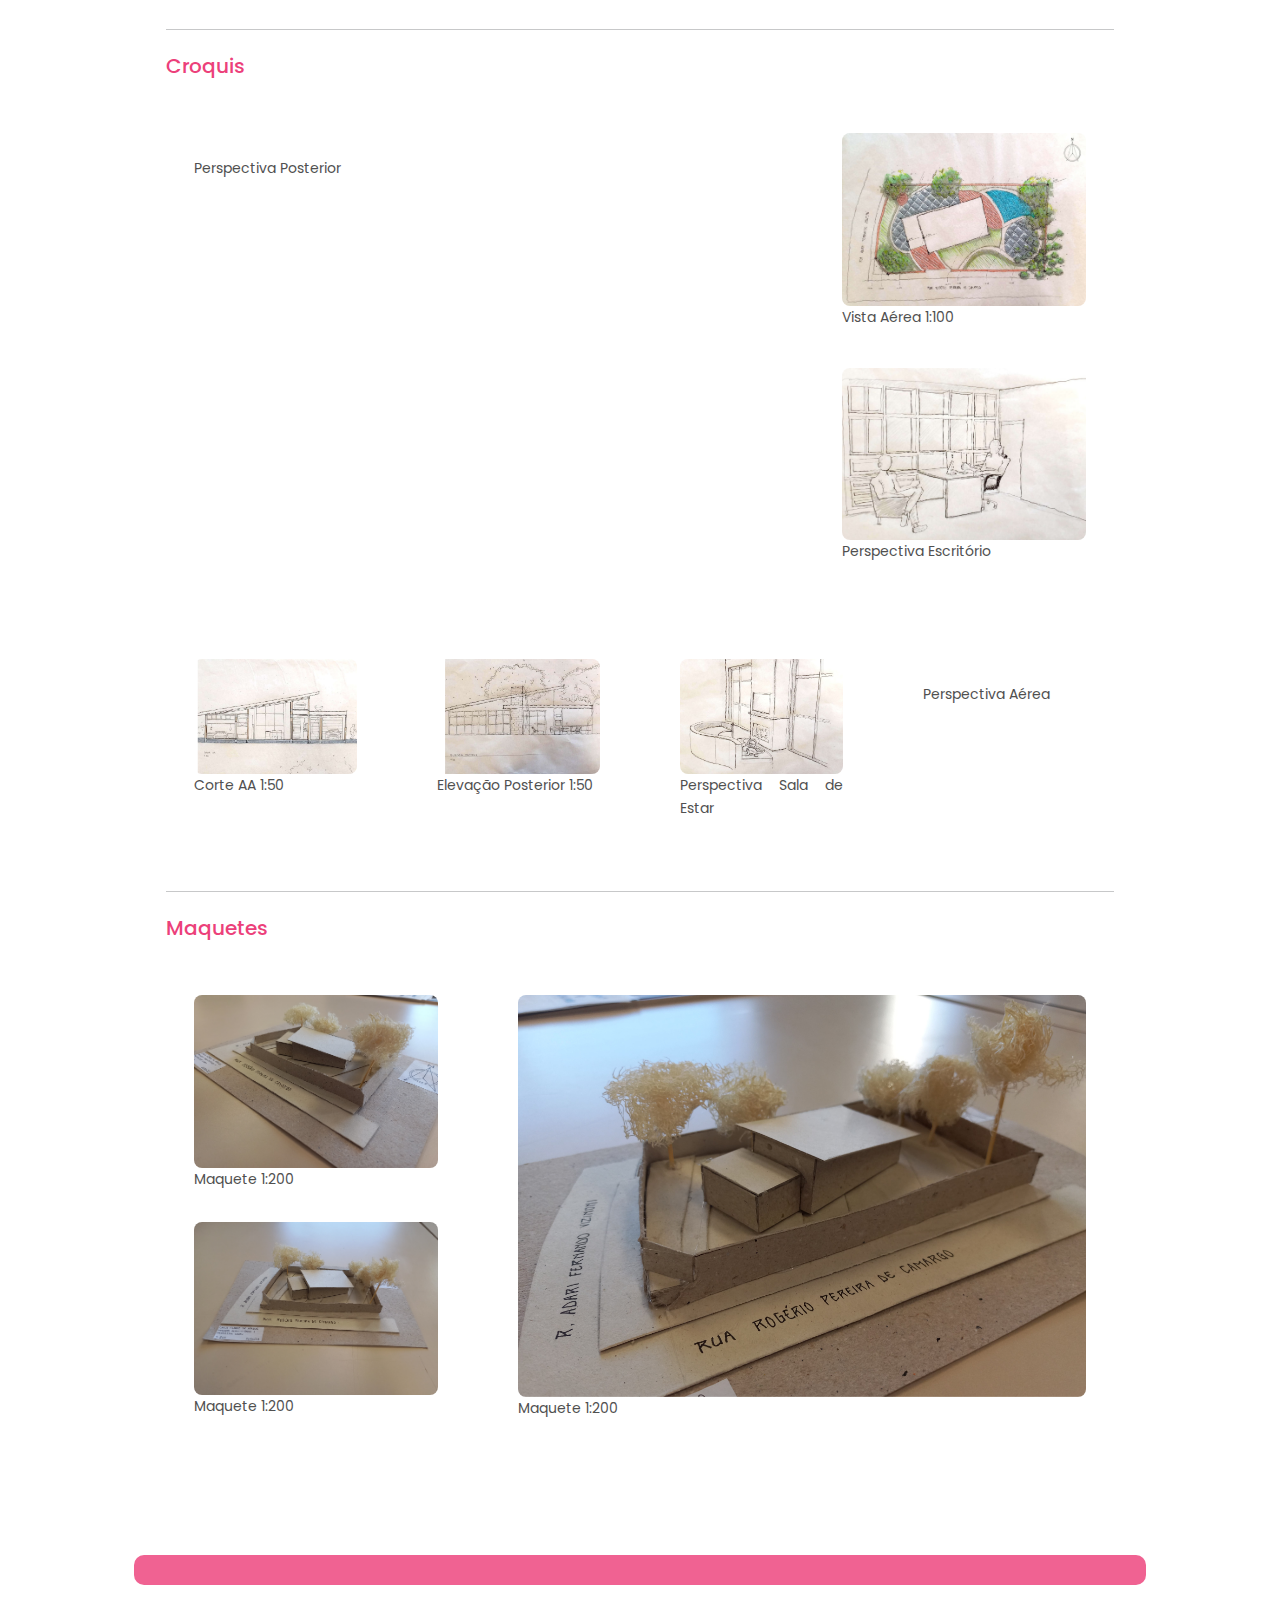
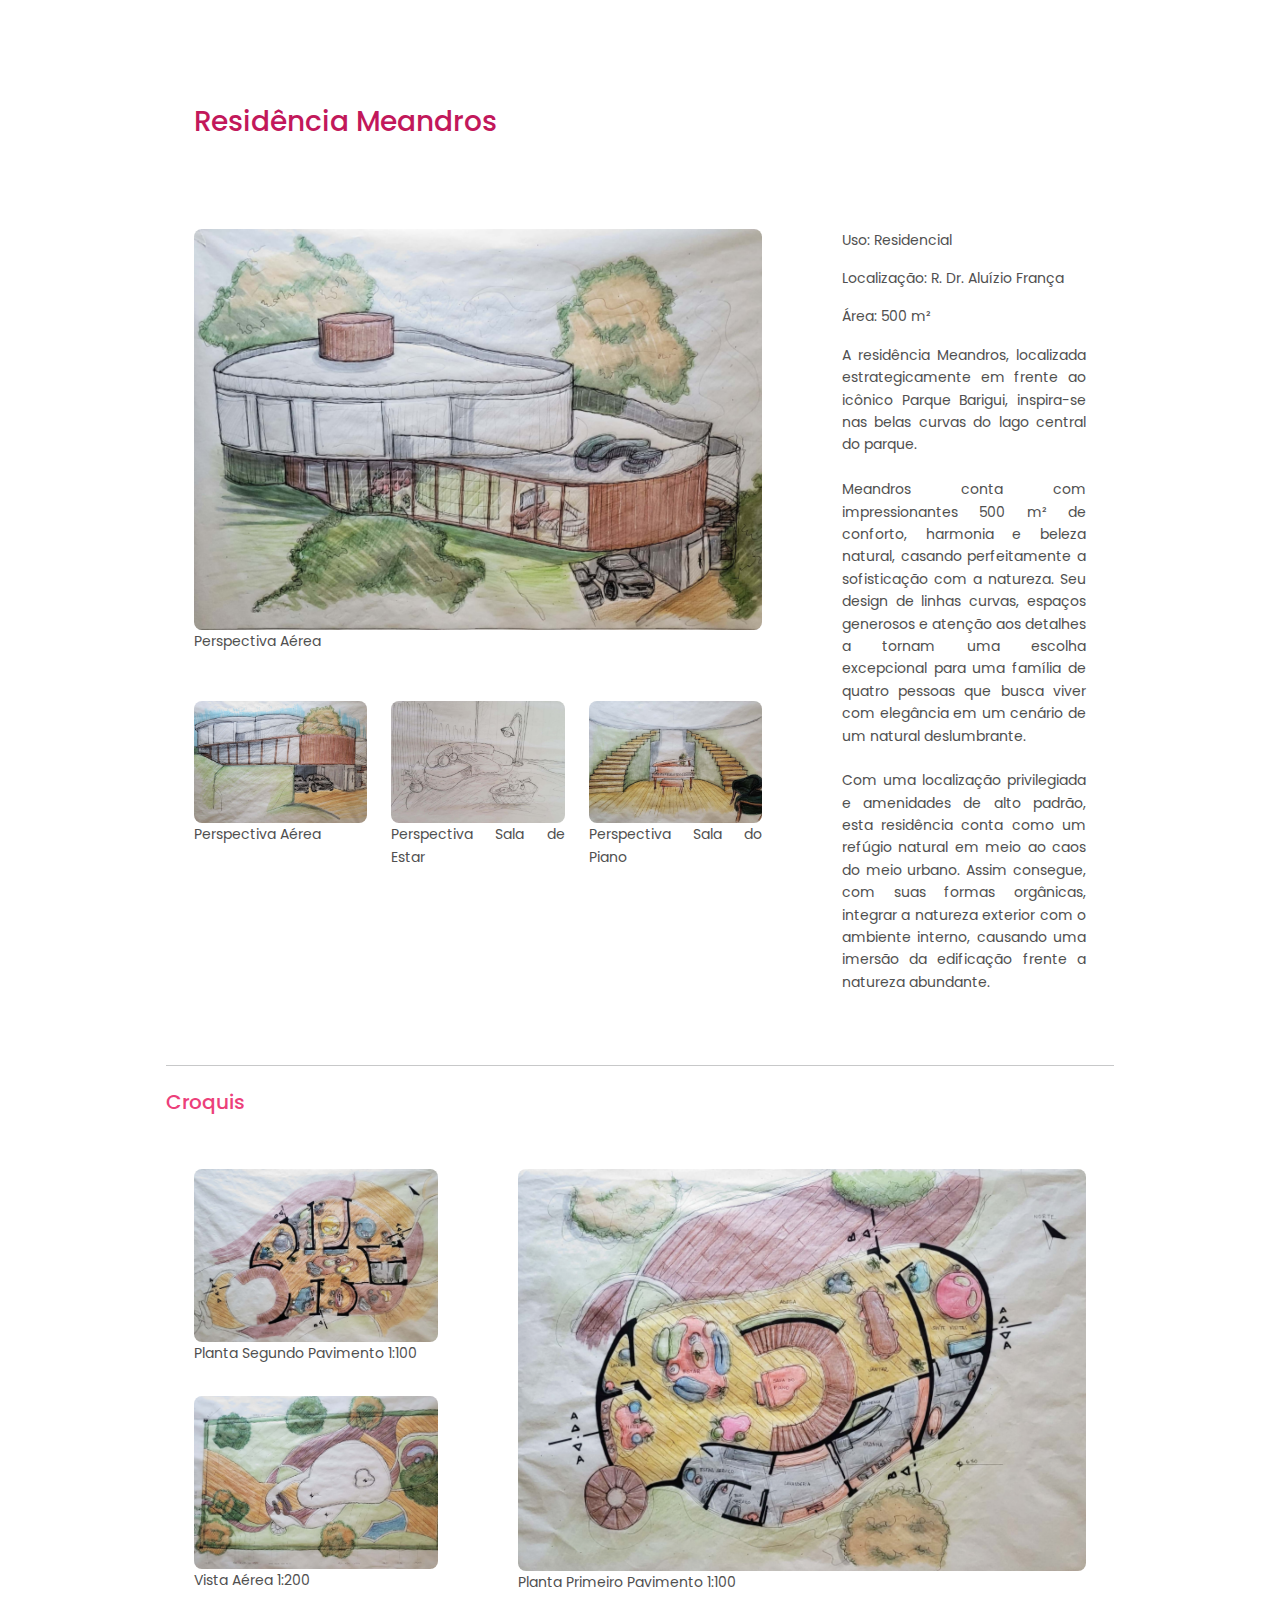
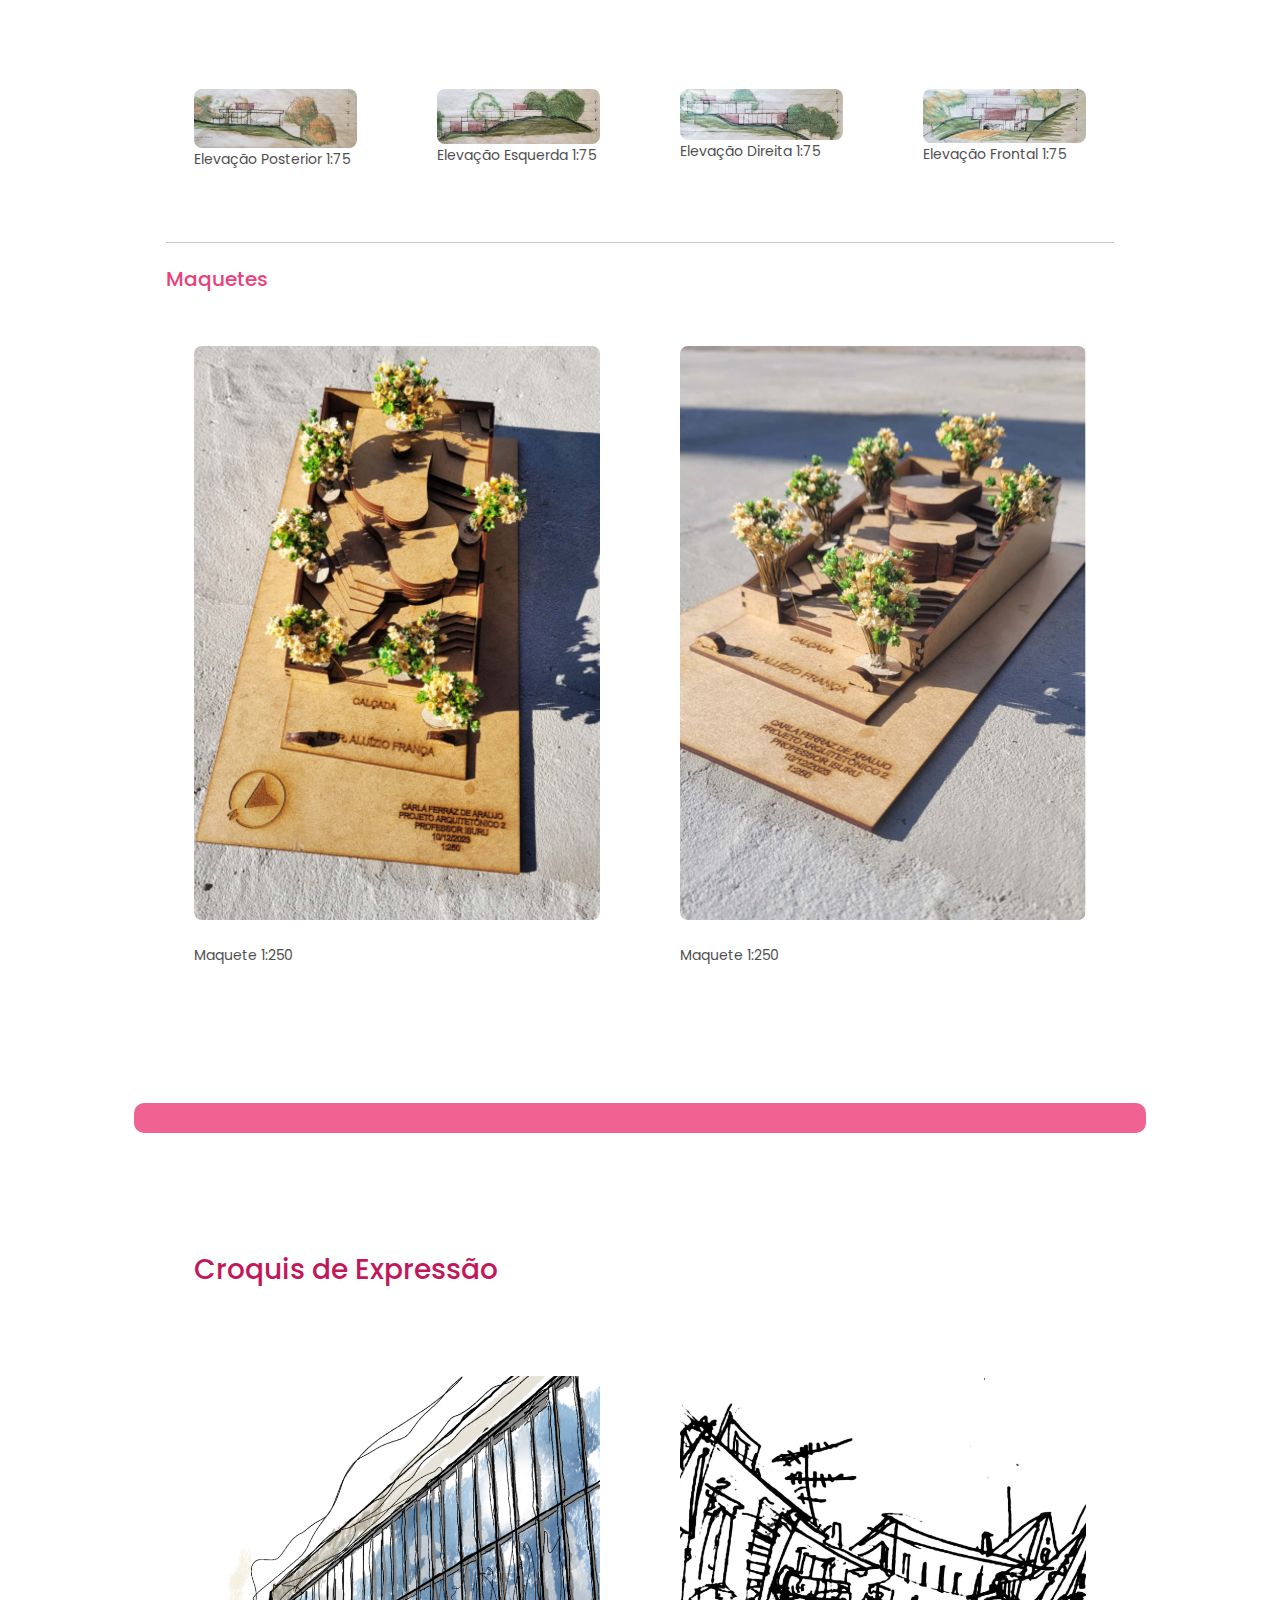
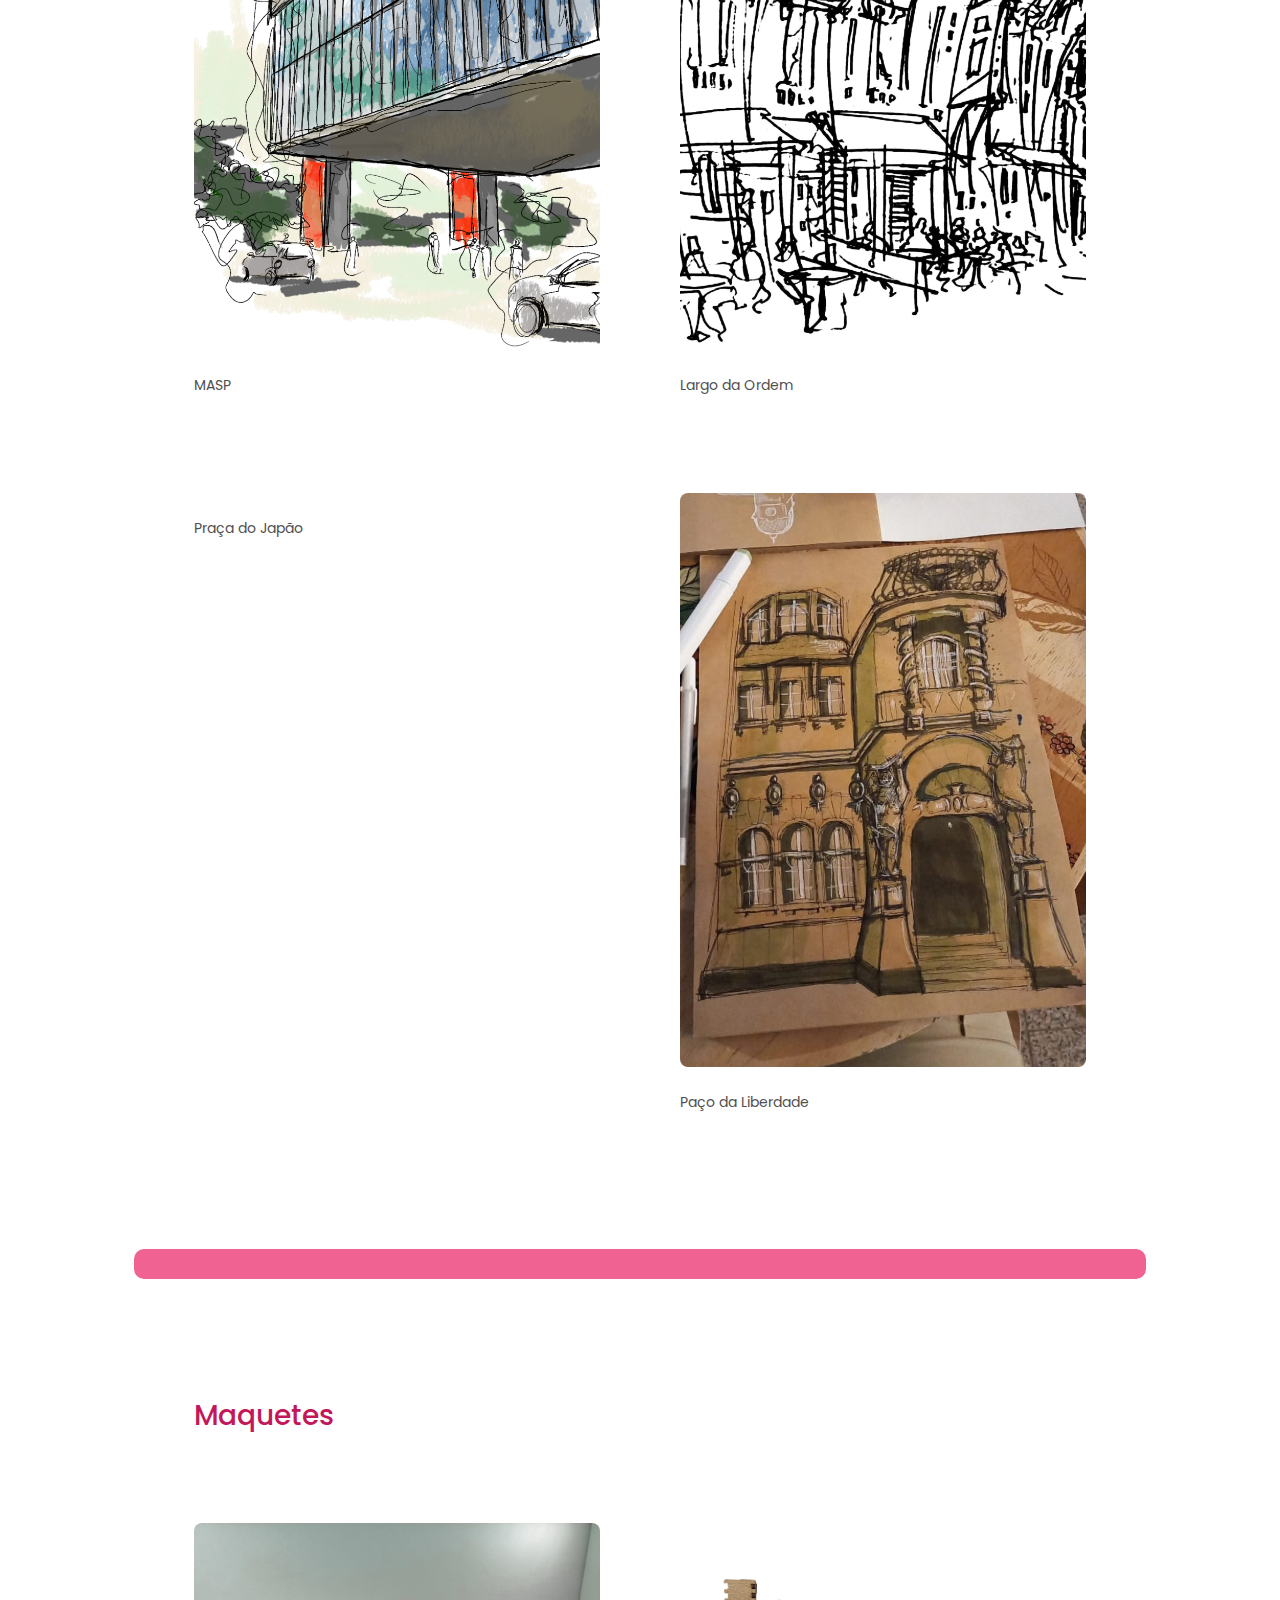
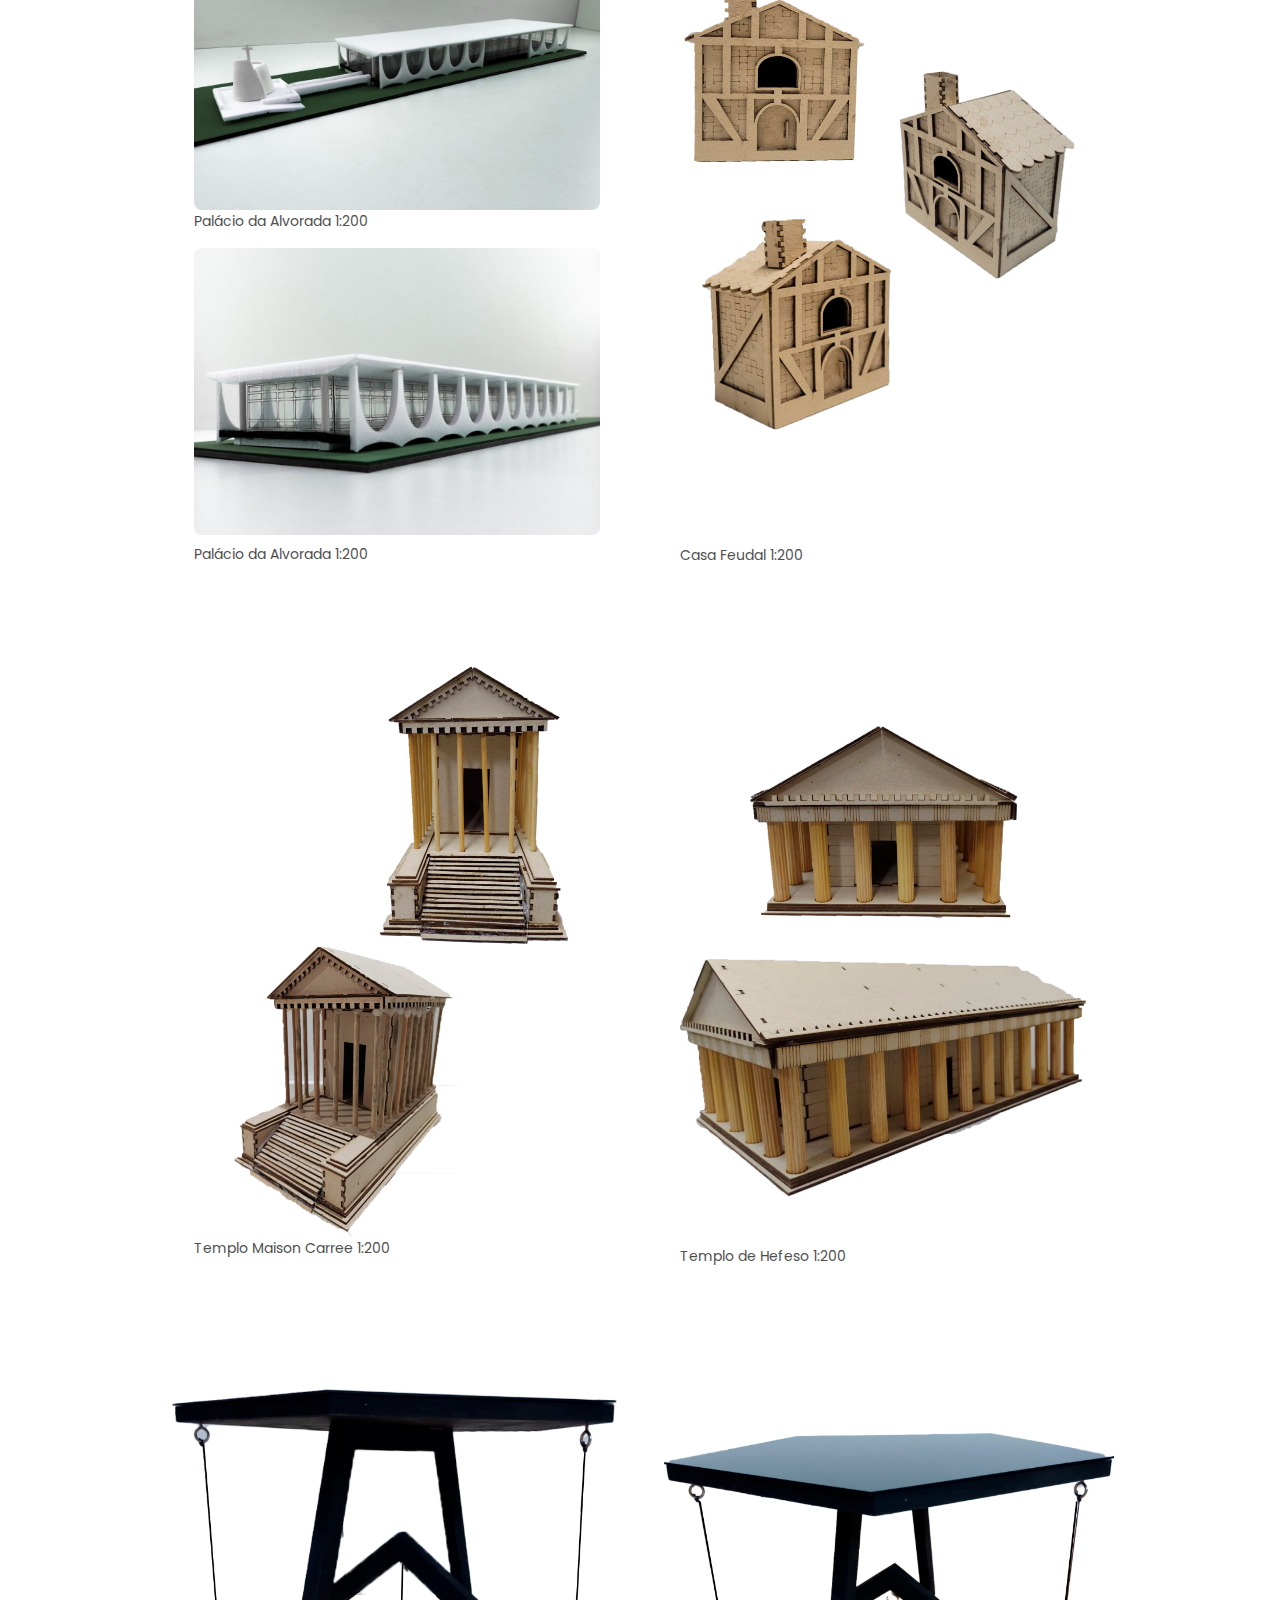
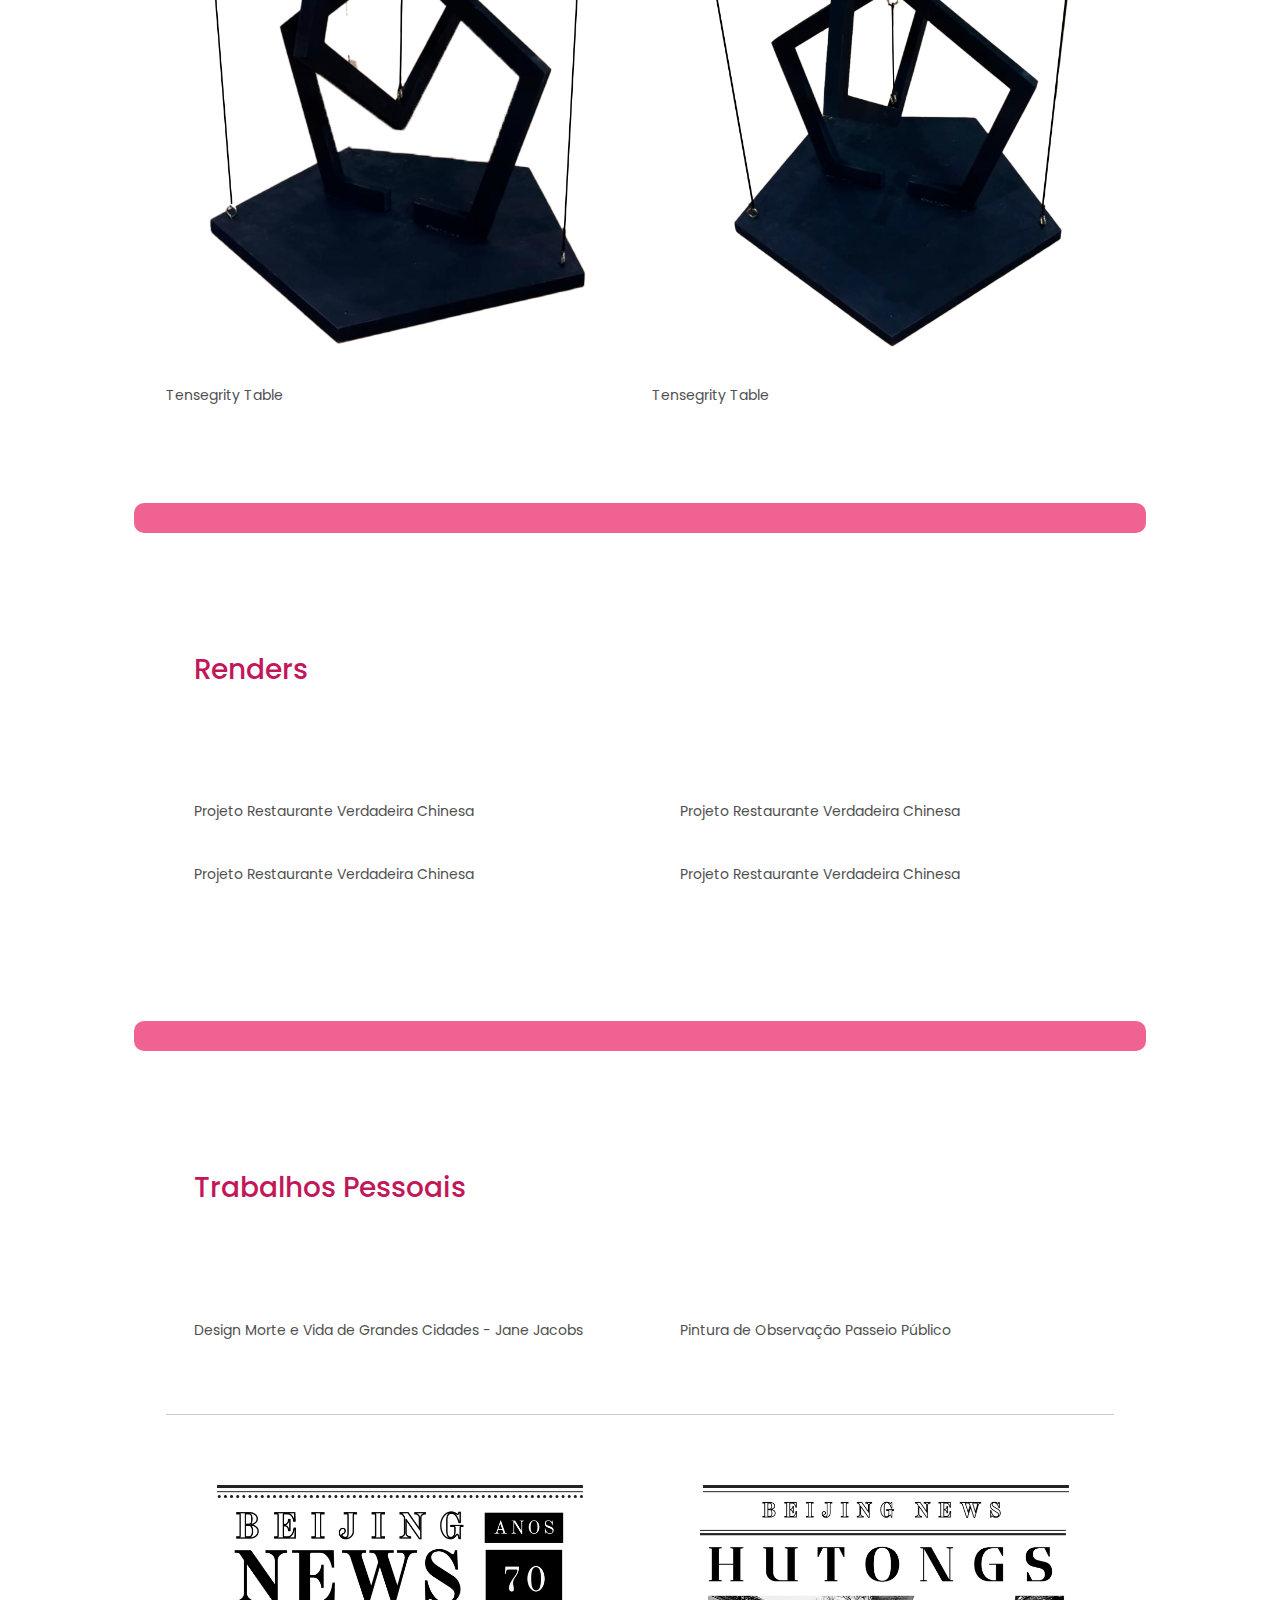
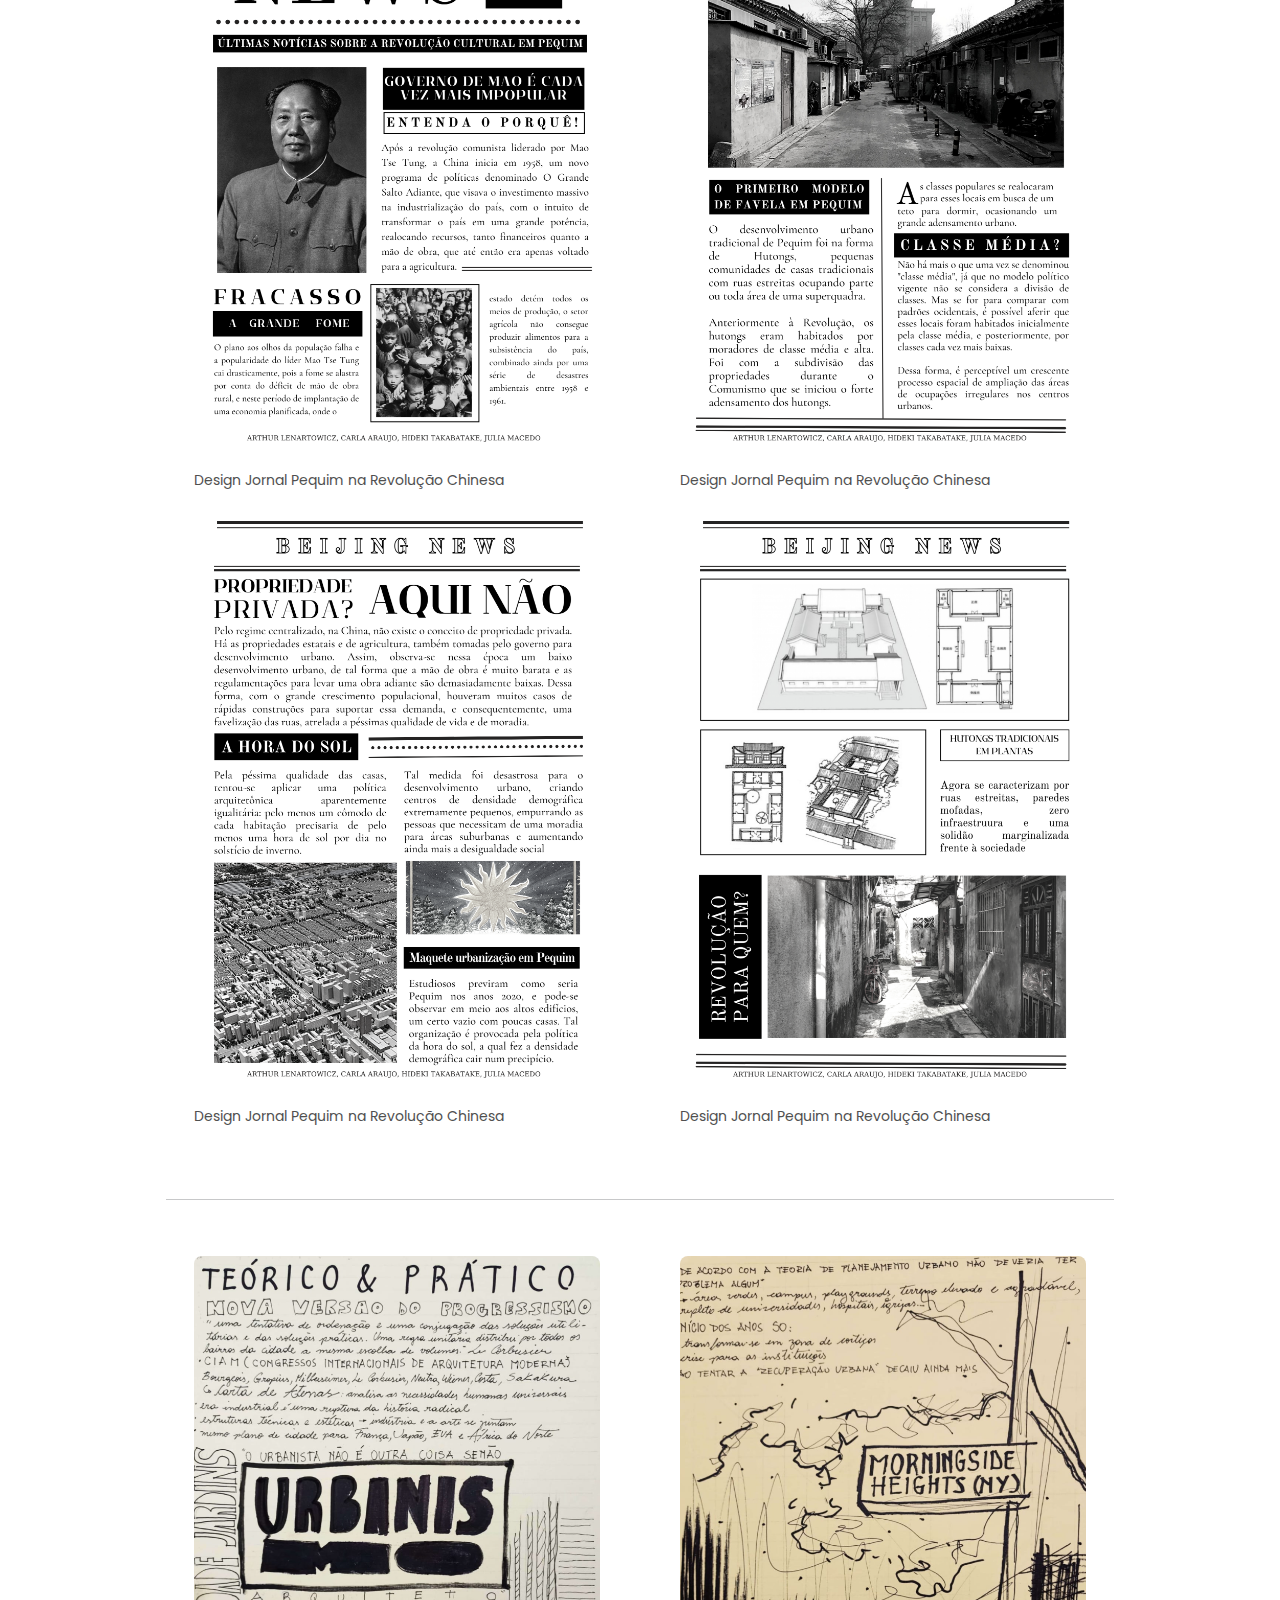
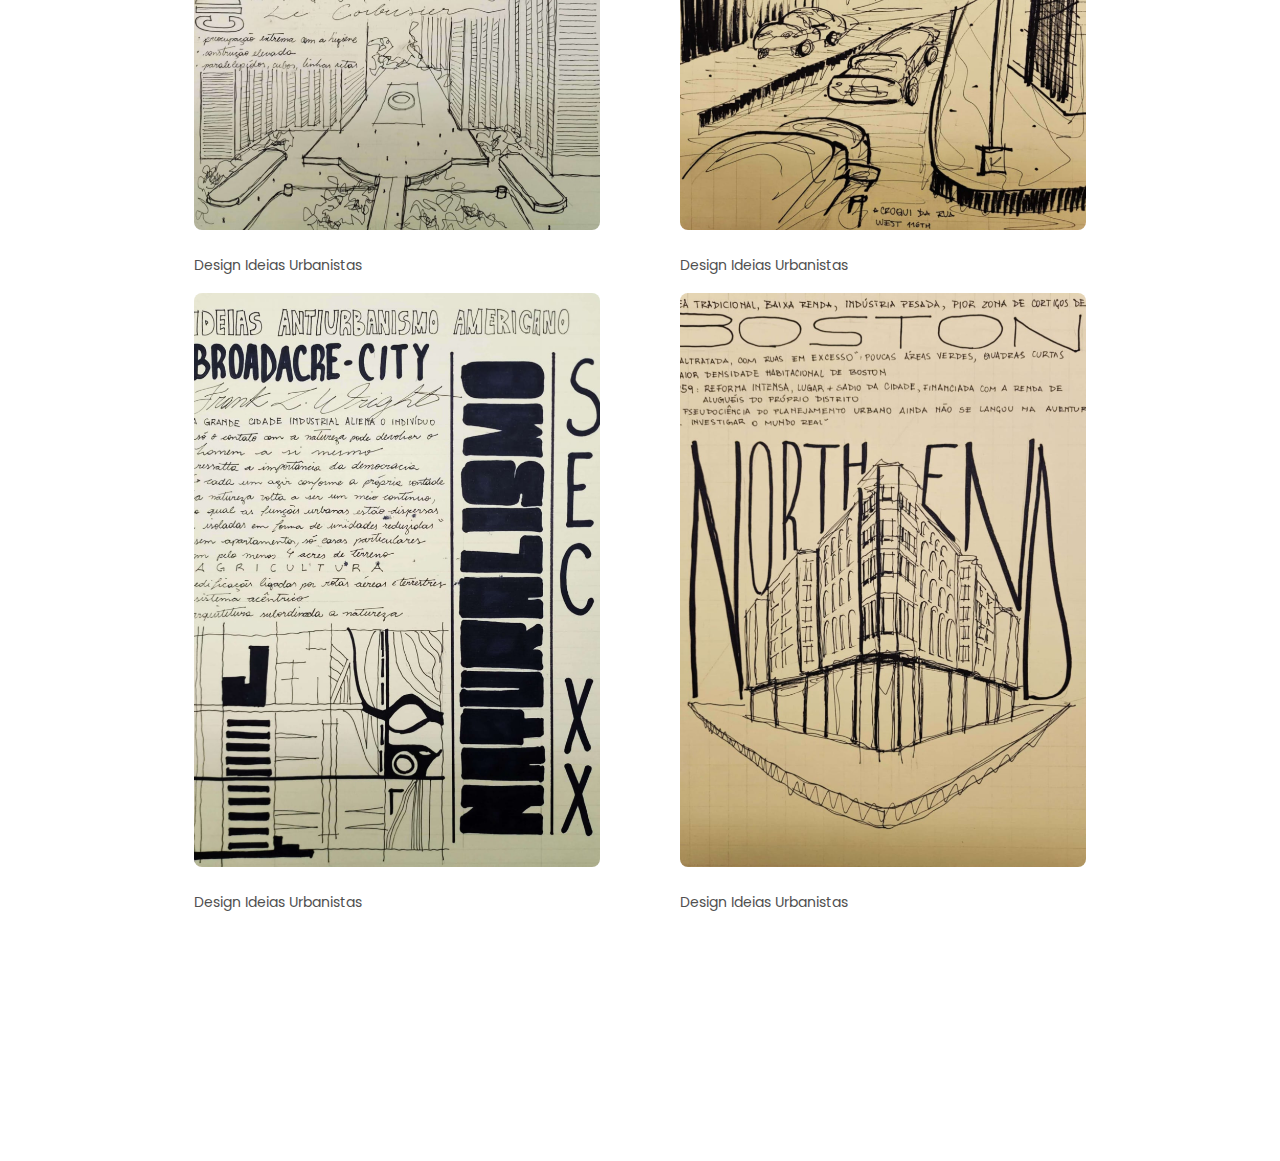
==== commit 729ecf5f: "adding my cv" ====
--- a/design.html
+++ b/design.html
@@ -36,7 +36,7 @@
                     <h4 class="profile-info-description">PUCPR BSI</h4>
                 </div>
                 <div class="profile__buttons">
-                    <a href="#" class="cv-button" download>Meu Currículo <i class="fas fa-download"></i></a>
+                    <a href="midia/CV_Carla_Araujo_2024.pdf" class="cv-button" download>Meu Currículo <i class="fas fa-download"></i></a>
                     <a href="https://api.whatsapp.com/send?phone=51123456789&text=Hello, more information!" target="_blank" class="feminine-outline-button">
                         <i class="fab fa-whatsapp"></i>
                     </a>
